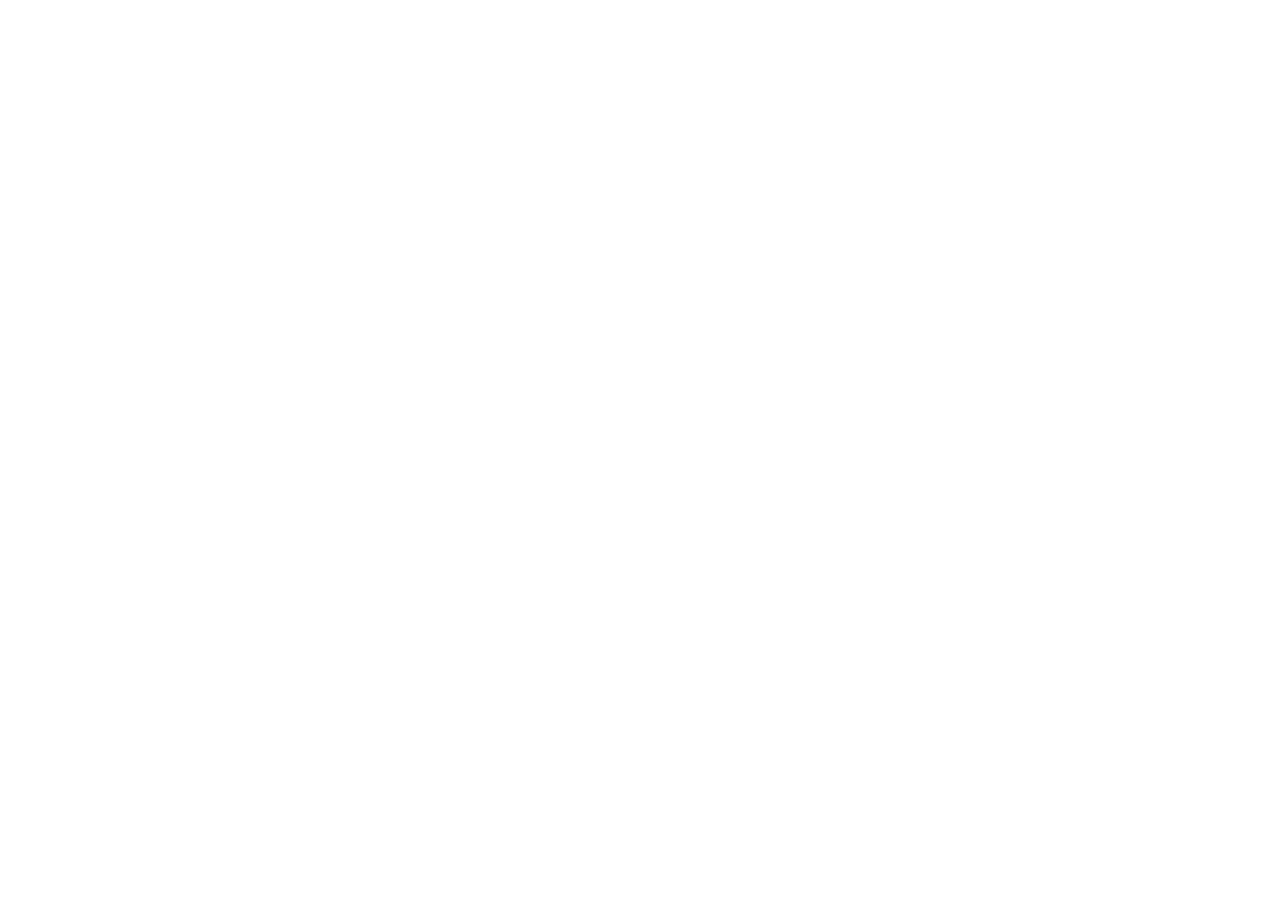
==== index.html @ 5a4e2103 "init project" ====
<!DOCTYPE html>
<html lang="en">
  <head>
    <meta charset="UTF-8" />
    <meta http-equiv="X-UA-Compatible" content="IE=edge" />
    <meta name="viewport" content="width=device-width, initial-scale=1.0" />
    <title>Document</title>
  </head>
  <body></body>
</html>
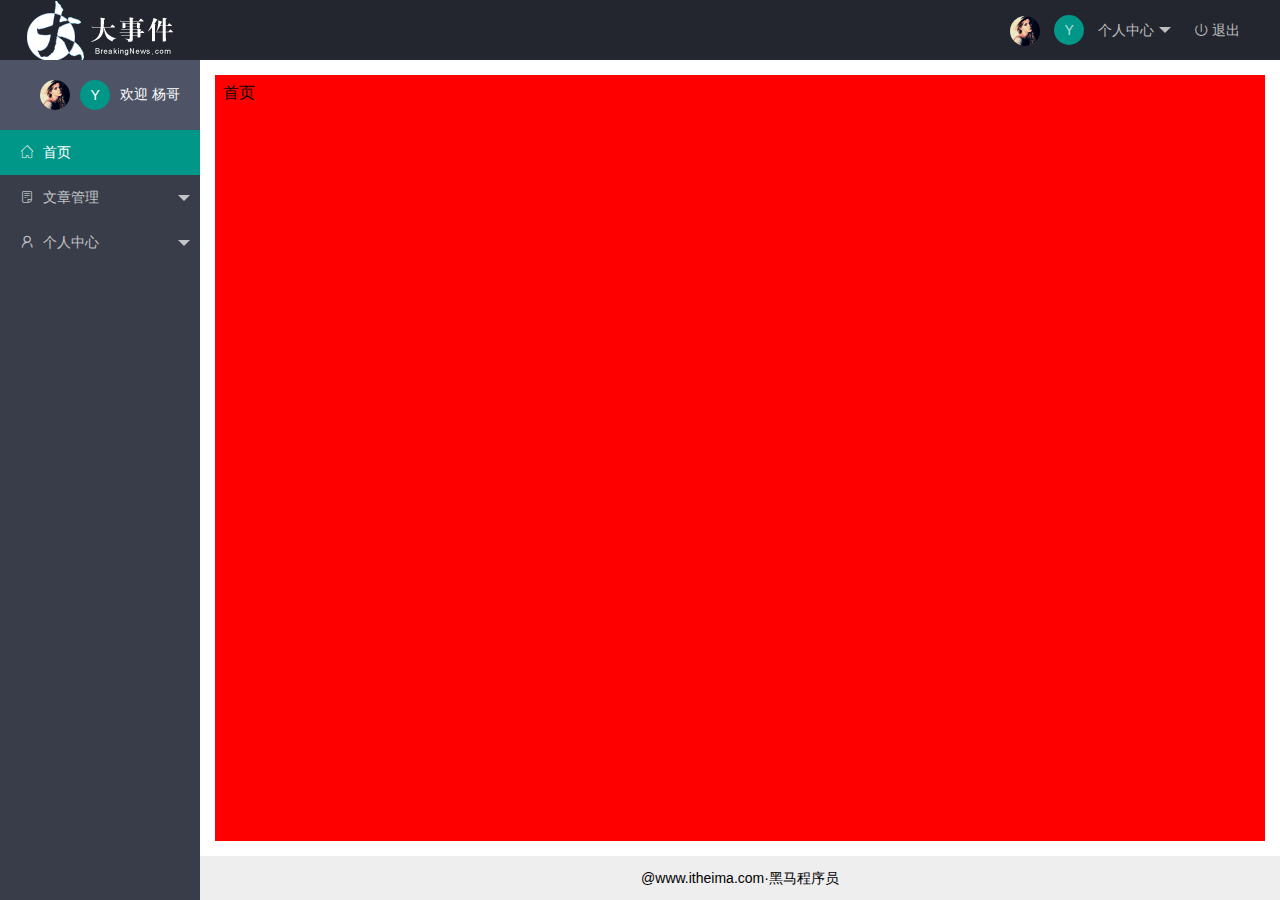
==== commit 08922579: "重新修改登陆和注册页面" ====
--- a/index.html
+++ b/index.html
@@ -4,7 +4,129 @@
     <meta charset="UTF-8" />
     <meta http-equiv="X-UA-Compatible" content="IE=edge" />
     <meta name="viewport" content="width=device-width, initial-scale=1.0" />
-    <title>Document</title>
+    <title>后台界面</title>
+    <link rel="stylesheet" href="./assets/lib/iconfont/iconfont.css" />
+    <link rel="stylesheet" href="./assets/lib/layui/css/layui.css" />
+    <link rel="stylesheet" href="./assets/css/index.css" />
   </head>
-  <body></body>
+  <body>
+    <div class="layui-layout layui-layout-admin">
+      <div class="layui-header">
+        <div class="layui-logo layui-hide-xs">
+          <img src="./assets/images/logo.png" alt="" />
+        </div>
+
+        <ul class="layui-nav layui-layout-right">
+          <li class="layui-nav-item layui-hide layui-show-md-inline-block">
+            <a href="javascript:;">
+              <img src="./assets/images/sample.jpg" class="layui-nav-img" />
+              <span class="text-avatar">Y</span>
+              个人中心
+            </a>
+            <dl class="layui-nav-child">
+              <dd><a href="">基本资料</a></dd>
+              <dd><a href="">更换头像</a></dd>
+              <dd><a href="">重置密码</a></dd>
+            </dl>
+          </li>
+          <li class="layui-nav-item" lay-header-event="menuRight" lay-unselect>
+            <a href="javascript:;">
+              <span class="iconfont icon-tuichu"></span>
+              退出
+            </a>
+          </li>
+        </ul>
+      </div>
+
+      <div class="layui-side layui-bg-black">
+        <div class="layui-side-scroll">
+          <div class="message">
+            <img
+              src="./assets/images/sample.jpg"
+              alt=""
+              class="layui-nav-img"
+            />
+            <span class="text-avatar">Y</span>
+            <div class="user">
+              <span>欢迎</span>
+              <span>杨哥</span>
+            </div>
+          </div>
+          <!-- 左侧导航区域（可配合layui已有的垂直导航） -->
+          <ul
+            class="layui-nav layui-nav-tree"
+            lay-shrink="all"
+            lay-filter="test"
+          >
+            <li class="layui-nav-item layui-this">
+              <a class="" href="./home/shouye.html" target="fm">
+                <span
+                  class="iconfont icon-shouye"
+                  style="margin-right: 5px"
+                ></span>
+                首页</a
+              >
+            </li>
+
+            <li class="layui-nav-item">
+              <a class="mainTitle" href="javascript:;">
+                <span
+                  class="iconfont icon-wenzhang1"
+                  style="margin-right: 5px"
+                ></span>
+                文章管理</a
+              >
+              <dl class="layui-nav-child" style="padding-left: 20px">
+                <dd>
+                  <a href="javascript:;">
+                    <i class="layui-icon layui-icon-app"></i>
+                    文章类别</a
+                  >
+                </dd>
+                <dd>
+                  <a href="javascript:;">
+                    <i class="layui-icon layui-icon-app"></i>
+                    文章列表</a
+                  >
+                </dd>
+                <dd>
+                  <a href="javascript:;">
+                    <i class="layui-icon layui-icon-app"></i>
+                    发表文章</a
+                  >
+                </dd>
+              </dl>
+            </li>
+            <li class="layui-nav-item">
+              <a class="mainTitle" href="javascript:;">
+                <i
+                  class="layui-icon layui-icon-username"
+                  style="margin-right: 5px"
+                ></i>
+                个人中心</a
+              >
+              <dl class="layui-nav-child" style="padding-left: 20px">
+                <dd><a href="">基本资料</a></dd>
+                <dd><a href="">更换头像</a></dd>
+                <dd><a href="">重置密码</a></dd>
+              </dl>
+            </li>
+          </ul>
+        </div>
+      </div>
+
+      <div class="layui-body" style="padding: 15px">
+        <!-- 内容主体区域 -->
+        <iframe src="./home/shouye.html" name="fm" frameborder="0"></iframe>
+      </div>
+
+      <div class="layui-footer">
+        <!-- 底部固定区域 -->
+        @www.itheima.com·黑马程序员
+      </div>
+    </div>
+  </body>
+  <script src="./assets/lib/layui/layui.all.js"></script>
+  <script src="./assets/lib/jquery.js"></script>
+  <script src="./assets/js/index.js"></script>
 </html>
--- a/assets/lib/iconfont/iconfont.css
+++ b/assets/lib/iconfont/iconfont.css
@@ -0,0 +1,27 @@
+@font-face {
+  font-family: "iconfont"; /* Project id 3500942 */
+  src: url('iconfont.woff2?t=1656996810123') format('woff2'),
+       url('iconfont.woff?t=1656996810123') format('woff'),
+       url('iconfont.ttf?t=1656996810123') format('truetype');
+}
+
+.iconfont {
+  font-family: "iconfont" !important;
+  font-size: 16px;
+  font-style: normal;
+  -webkit-font-smoothing: antialiased;
+  -moz-osx-font-smoothing: grayscale;
+}
+
+.icon-shouye:before {
+  content: "\e62d";
+}
+
+.icon-wenzhang1:before {
+  content: "\e6a9";
+}
+
+.icon-tuichu:before {
+  content: "\e636";
+}
+
--- a/assets/lib/layui/css/layui.css
+++ b/assets/lib/layui/css/layui.css
@@ -0,0 +1,2 @@
+/** layui-v2.5.5 MIT License By https://www.layui.com */
+ .layui-inline,img{display:inline-block;vertical-align:middle}h1,h2,h3,h4,h5,h6{font-weight:400}.layui-edge,.layui-header,.layui-inline,.layui-main{position:relative}.layui-body,.layui-edge,.layui-elip{overflow:hidden}.layui-btn,.layui-edge,.layui-inline,img{vertical-align:middle}.layui-btn,.layui-disabled,.layui-icon,.layui-unselect{-moz-user-select:none;-webkit-user-select:none;-ms-user-select:none}.layui-elip,.layui-form-checkbox span,.layui-form-pane .layui-form-label{text-overflow:ellipsis;white-space:nowrap}.layui-breadcrumb,.layui-tree-btnGroup{visibility:hidden}blockquote,body,button,dd,div,dl,dt,form,h1,h2,h3,h4,h5,h6,input,li,ol,p,pre,td,textarea,th,ul{margin:0;padding:0;-webkit-tap-highlight-color:rgba(0,0,0,0)}a:active,a:hover{outline:0}img{border:none}li{list-style:none}table{border-collapse:collapse;border-spacing:0}h4,h5,h6{font-size:100%}button,input,optgroup,option,select,textarea{font-family:inherit;font-size:inherit;font-style:inherit;font-weight:inherit;outline:0}pre{white-space:pre-wrap;white-space:-moz-pre-wrap;white-space:-pre-wrap;white-space:-o-pre-wrap;word-wrap:break-word}body{line-height:24px;font:14px Helvetica Neue,Helvetica,PingFang SC,Tahoma,Arial,sans-serif}hr{height:1px;margin:10px 0;border:0;clear:both}a{color:#333;text-decoration:none}a:hover{color:#777}a cite{font-style:normal;*cursor:pointer}.layui-border-box,.layui-border-box *{box-sizing:border-box}.layui-box,.layui-box *{box-sizing:content-box}.layui-clear{clear:both;*zoom:1}.layui-clear:after{content:'\20';clear:both;*zoom:1;display:block;height:0}.layui-inline{*display:inline;*zoom:1}.layui-edge{display:inline-block;width:0;height:0;border-width:6px;border-style:dashed;border-color:transparent}.layui-edge-top{top:-4px;border-bottom-color:#999;border-bottom-style:solid}.layui-edge-right{border-left-color:#999;border-left-style:solid}.layui-edge-bottom{top:2px;border-top-color:#999;border-top-style:solid}.layui-edge-left{border-right-color:#999;border-right-style:solid}.layui-disabled,.layui-disabled:hover{color:#d2d2d2!important;cursor:not-allowed!important}.layui-circle{border-radius:100%}.layui-show{display:block!important}.layui-hide{display:none!important}@font-face{font-family:layui-icon;src:url(../font/iconfont.eot?v=250);src:url(../font/iconfont.eot?v=250#iefix) format('embedded-opentype'),url(../font/iconfont.woff2?v=250) format('woff2'),url(../font/iconfont.woff?v=250) format('woff'),url(../font/iconfont.ttf?v=250) format('truetype'),url(../font/iconfont.svg?v=250#layui-icon) format('svg')}.layui-icon{font-family:layui-icon!important;font-size:16px;font-style:normal;-webkit-font-smoothing:antialiased;-moz-osx-font-smoothing:grayscale}.layui-icon-reply-fill:before{content:"\e611"}.layui-icon-set-fill:before{content:"\e614"}.layui-icon-menu-fill:before{content:"\e60f"}.layui-icon-search:before{content:"\e615"}.layui-icon-share:before{content:"\e641"}.layui-icon-set-sm:before{content:"\e620"}.layui-icon-engine:before{content:"\e628"}.layui-icon-close:before{content:"\1006"}.layui-icon-close-fill:before{content:"\1007"}.layui-icon-chart-screen:before{content:"\e629"}.layui-icon-star:before{content:"\e600"}.layui-icon-circle-dot:before{content:"\e617"}.layui-icon-chat:before{content:"\e606"}.layui-icon-release:before{content:"\e609"}.layui-icon-list:before{content:"\e60a"}.layui-icon-chart:before{content:"\e62c"}.layui-icon-ok-circle:before{content:"\1005"}.layui-icon-layim-theme:before{content:"\e61b"}.layui-icon-table:before{content:"\e62d"}.layui-icon-right:before{content:"\e602"}.layui-icon-left:before{content:"\e603"}.layui-icon-cart-simple:before{content:"\e698"}.layui-icon-face-cry:before{content:"\e69c"}.layui-icon-face-smile:before{content:"\e6af"}.layui-icon-survey:before{content:"\e6b2"}.layui-icon-tree:before{content:"\e62e"}.layui-icon-upload-circle:before{content:"\e62f"}.layui-icon-add-circle:before{content:"\e61f"}.layui-icon-download-circle:before{content:"\e601"}.layui-icon-templeate-1:before{content:"\e630"}.layui-icon-util:before{content:"\e631"}.layui-icon-face-surprised:before{content:"\e664"}.layui-icon-edit:before{content:"\e642"}.layui-icon-speaker:before{content:"\e645"}.layui-icon-down:before{content:"\e61a"}.layui-icon-file:before{content:"\e621"}.layui-icon-layouts:before{content:"\e632"}.layui-icon-rate-half:before{content:"\e6c9"}.layui-icon-add-circle-fine:before{content:"\e608"}.layui-icon-prev-circle:before{content:"\e633"}.layui-icon-read:before{content:"\e705"}.layui-icon-404:before{content:"\e61c"}.layui-icon-carousel:before{content:"\e634"}.layui-icon-help:before{content:"\e607"}.layui-icon-code-circle:before{content:"\e635"}.layui-icon-water:before{content:"\e636"}.layui-icon-username:before{content:"\e66f"}.layui-icon-find-fill:before{content:"\e670"}.layui-icon-about:before{content:"\e60b"}.layui-icon-location:before{content:"\e715"}.layui-icon-up:before{content:"\e619"}.layui-icon-pause:before{content:"\e651"}.layui-icon-date:before{content:"\e637"}.layui-icon-layim-uploadfile:before{content:"\e61d"}.layui-icon-delete:before{content:"\e640"}.layui-icon-play:before{content:"\e652"}.layui-icon-top:before{content:"\e604"}.layui-icon-friends:before{content:"\e612"}.layui-icon-refresh-3:before{content:"\e9aa"}.layui-icon-ok:before{content:"\e605"}.layui-icon-layer:before{content:"\e638"}.layui-icon-face-smile-fine:before{content:"\e60c"}.layui-icon-dollar:before{content:"\e659"}.layui-icon-group:before{content:"\e613"}.layui-icon-layim-download:before{content:"\e61e"}.layui-icon-picture-fine:before{content:"\e60d"}.layui-icon-link:before{content:"\e64c"}.layui-icon-diamond:before{content:"\e735"}.layui-icon-log:before{content:"\e60e"}.layui-icon-rate-solid:before{content:"\e67a"}.layui-icon-fonts-del:before{content:"\e64f"}.layui-icon-unlink:before{content:"\e64d"}.layui-icon-fonts-clear:before{content:"\e639"}.layui-icon-triangle-r:before{content:"\e623"}.layui-icon-circle:before{content:"\e63f"}.layui-icon-radio:before{content:"\e643"}.layui-icon-align-center:before{content:"\e647"}.layui-icon-align-right:before{content:"\e648"}.layui-icon-align-left:before{content:"\e649"}.layui-icon-loading-1:before{content:"\e63e"}.layui-icon-return:before{content:"\e65c"}.layui-icon-fonts-strong:before{content:"\e62b"}.layui-icon-upload:before{content:"\e67c"}.layui-icon-dialogue:before{content:"\e63a"}.layui-icon-video:before{content:"\e6ed"}.layui-icon-headset:before{content:"\e6fc"}.layui-icon-cellphone-fine:before{content:"\e63b"}.layui-icon-add-1:before{content:"\e654"}.layui-icon-face-smile-b:before{content:"\e650"}.layui-icon-fonts-html:before{content:"\e64b"}.layui-icon-form:before{content:"\e63c"}.layui-icon-cart:before{content:"\e657"}.layui-icon-camera-fill:before{content:"\e65d"}.layui-icon-tabs:before{content:"\e62a"}.layui-icon-fonts-code:before{content:"\e64e"}.layui-icon-fire:before{content:"\e756"}.layui-icon-set:before{content:"\e716"}.layui-icon-fonts-u:before{content:"\e646"}.layui-icon-triangle-d:before{content:"\e625"}.layui-icon-tips:before{content:"\e702"}.layui-icon-picture:before{content:"\e64a"}.layui-icon-more-vertical:before{content:"\e671"}.layui-icon-flag:before{content:"\e66c"}.layui-icon-loading:before{content:"\e63d"}.layui-icon-fonts-i:before{content:"\e644"}.layui-icon-refresh-1:before{content:"\e666"}.layui-icon-rmb:before{content:"\e65e"}.layui-icon-home:before{content:"\e68e"}.layui-icon-user:before{content:"\e770"}.layui-icon-notice:before{content:"\e667"}.layui-icon-login-weibo:before{content:"\e675"}.layui-icon-voice:before{content:"\e688"}.layui-icon-upload-drag:before{content:"\e681"}.layui-icon-login-qq:before{content:"\e676"}.layui-icon-snowflake:before{content:"\e6b1"}.layui-icon-file-b:before{content:"\e655"}.layui-icon-template:before{content:"\e663"}.layui-icon-auz:before{content:"\e672"}.layui-icon-console:before{content:"\e665"}.layui-icon-app:before{content:"\e653"}.layui-icon-prev:before{content:"\e65a"}.layui-icon-website:before{content:"\e7ae"}.layui-icon-next:before{content:"\e65b"}.layui-icon-component:before{content:"\e857"}.layui-icon-more:before{content:"\e65f"}.layui-icon-login-wechat:before{content:"\e677"}.layui-icon-shrink-right:before{content:"\e668"}.layui-icon-spread-left:before{content:"\e66b"}.layui-icon-camera:before{content:"\e660"}.layui-icon-note:before{content:"\e66e"}.layui-icon-refresh:before{content:"\e669"}.layui-icon-female:before{content:"\e661"}.layui-icon-male:before{content:"\e662"}.layui-icon-password:before{content:"\e673"}.layui-icon-senior:before{content:"\e674"}.layui-icon-theme:before{content:"\e66a"}.layui-icon-tread:before{content:"\e6c5"}.layui-icon-praise:before{content:"\e6c6"}.layui-icon-star-fill:before{content:"\e658"}.layui-icon-rate:before{content:"\e67b"}.layui-icon-template-1:before{content:"\e656"}.layui-icon-vercode:before{content:"\e679"}.layui-icon-cellphone:before{content:"\e678"}.layui-icon-screen-full:before{content:"\e622"}.layui-icon-screen-restore:before{content:"\e758"}.layui-icon-cols:before{content:"\e610"}.layui-icon-export:before{content:"\e67d"}.layui-icon-print:before{content:"\e66d"}.layui-icon-slider:before{content:"\e714"}.layui-icon-addition:before{content:"\e624"}.layui-icon-subtraction:before{content:"\e67e"}.layui-icon-service:before{content:"\e626"}.layui-icon-transfer:before{content:"\e691"}.layui-main{width:1140px;margin:0 auto}.layui-header{z-index:1000;height:60px}.layui-header a:hover{transition:all .5s;-webkit-transition:all .5s}.layui-side{position:fixed;left:0;top:0;bottom:0;z-index:999;width:200px;overflow-x:hidden}.layui-side-scroll{position:relative;width:220px;height:100%;overflow-x:hidden}.layui-body{position:absolute;left:200px;right:0;top:0;bottom:0;z-index:998;width:auto;overflow-y:auto;box-sizing:border-box}.layui-layout-body{overflow:hidden}.layui-layout-admin .layui-header{background-color:#23262E}.layui-layout-admin .layui-side{top:60px;width:200px;overflow-x:hidden}.layui-layout-admin .layui-body{position:fixed;top:60px;bottom:44px}.layui-layout-admin .layui-main{width:auto;margin:0 15px}.layui-layout-admin .layui-footer{position:fixed;left:200px;right:0;bottom:0;height:44px;line-height:44px;padding:0 15px;background-color:#eee}.layui-layout-admin .layui-logo{position:absolute;left:0;top:0;width:200px;height:100%;line-height:60px;text-align:center;color:#009688;font-size:16px}.layui-layout-admin .layui-header .layui-nav{background:0 0}.layui-layout-left{position:absolute!important;left:200px;top:0}.layui-layout-right{position:absolute!important;right:0;top:0}.layui-container{position:relative;margin:0 auto;padding:0 15px;box-sizing:border-box}.layui-fluid{position:relative;margin:0 auto;padding:0 15px}.layui-row:after,.layui-row:before{content:'';display:block;clear:both}.layui-col-lg1,.layui-col-lg10,.layui-col-lg11,.layui-col-lg12,.layui-col-lg2,.layui-col-lg3,.layui-col-lg4,.layui-col-lg5,.layui-col-lg6,.layui-col-lg7,.layui-col-lg8,.layui-col-lg9,.layui-col-md1,.layui-col-md10,.layui-col-md11,.layui-col-md12,.layui-col-md2,.layui-col-md3,.layui-col-md4,.layui-col-md5,.layui-col-md6,.layui-col-md7,.layui-col-md8,.layui-col-md9,.layui-col-sm1,.layui-col-sm10,.layui-col-sm11,.layui-col-sm12,.layui-col-sm2,.layui-col-sm3,.layui-col-sm4,.layui-col-sm5,.layui-col-sm6,.layui-col-sm7,.layui-col-sm8,.layui-col-sm9,.layui-col-xs1,.layui-col-xs10,.layui-col-xs11,.layui-col-xs12,.layui-col-xs2,.layui-col-xs3,.layui-col-xs4,.layui-col-xs5,.layui-col-xs6,.layui-col-xs7,.layui-col-xs8,.layui-col-xs9{position:relative;display:block;box-sizing:border-box}.layui-col-xs1,.layui-col-xs10,.layui-col-xs11,.layui-col-xs12,.layui-col-xs2,.layui-col-xs3,.layui-col-xs4,.layui-col-xs5,.layui-col-xs6,.layui-col-xs7,.layui-col-xs8,.layui-col-xs9{float:left}.layui-col-xs1{width:8.33333333%}.layui-col-xs2{width:16.66666667%}.layui-col-xs3{width:25%}.layui-col-xs4{width:33.33333333%}.layui-col-xs5{width:41.66666667%}.layui-col-xs6{width:50%}.layui-col-xs7{width:58.33333333%}.layui-col-xs8{width:66.66666667%}.layui-col-xs9{width:75%}.layui-col-xs10{width:83.33333333%}.layui-col-xs11{width:91.66666667%}.layui-col-xs12{width:100%}.layui-col-xs-offset1{margin-left:8.33333333%}.layui-col-xs-offset2{margin-left:16.66666667%}.layui-col-xs-offset3{margin-left:25%}.layui-col-xs-offset4{margin-left:33.33333333%}.layui-col-xs-offset5{margin-left:41.66666667%}.layui-col-xs-offset6{margin-left:50%}.layui-col-xs-offset7{margin-left:58.33333333%}.layui-col-xs-offset8{margin-left:66.66666667%}.layui-col-xs-offset9{margin-left:75%}.layui-col-xs-offset10{margin-left:83.33333333%}.layui-col-xs-offset11{margin-left:91.66666667%}.layui-col-xs-offset12{margin-left:100%}@media screen and (max-width:768px){.layui-hide-xs{display:none!important}.layui-show-xs-block{display:block!important}.layui-show-xs-inline{display:inline!important}.layui-show-xs-inline-block{display:inline-block!important}}@media screen and (min-width:768px){.layui-container{width:750px}.layui-hide-sm{display:none!important}.layui-show-sm-block{display:block!important}.layui-show-sm-inline{display:inline!important}.layui-show-sm-inline-block{display:inline-block!important}.layui-col-sm1,.layui-col-sm10,.layui-col-sm11,.layui-col-sm12,.layui-col-sm2,.layui-col-sm3,.layui-col-sm4,.layui-col-sm5,.layui-col-sm6,.layui-col-sm7,.layui-col-sm8,.layui-col-sm9{float:left}.layui-col-sm1{width:8.33333333%}.layui-col-sm2{width:16.66666667%}.layui-col-sm3{width:25%}.layui-col-sm4{width:33.33333333%}.layui-col-sm5{width:41.66666667%}.layui-col-sm6{width:50%}.layui-col-sm7{width:58.33333333%}.layui-col-sm8{width:66.66666667%}.layui-col-sm9{width:75%}.layui-col-sm10{width:83.33333333%}.layui-col-sm11{width:91.66666667%}.layui-col-sm12{width:100%}.layui-col-sm-offset1{margin-left:8.33333333%}.layui-col-sm-offset2{margin-left:16.66666667%}.layui-col-sm-offset3{margin-left:25%}.layui-col-sm-offset4{margin-left:33.33333333%}.layui-col-sm-offset5{margin-left:41.66666667%}.layui-col-sm-offset6{margin-left:50%}.layui-col-sm-offset7{margin-left:58.33333333%}.layui-col-sm-offset8{margin-left:66.66666667%}.layui-col-sm-offset9{margin-left:75%}.layui-col-sm-offset10{margin-left:83.33333333%}.layui-col-sm-offset11{margin-left:91.66666667%}.layui-col-sm-offset12{margin-left:100%}}@media screen and (min-width:992px){.layui-container{width:970px}.layui-hide-md{display:none!important}.layui-show-md-block{display:block!important}.layui-show-md-inline{display:inline!important}.layui-show-md-inline-block{display:inline-block!important}.layui-col-md1,.layui-col-md10,.layui-col-md11,.layui-col-md12,.layui-col-md2,.layui-col-md3,.layui-col-md4,.layui-col-md5,.layui-col-md6,.layui-col-md7,.layui-col-md8,.layui-col-md9{float:left}.layui-col-md1{width:8.33333333%}.layui-col-md2{width:16.66666667%}.layui-col-md3{width:25%}.layui-col-md4{width:33.33333333%}.layui-col-md5{width:41.66666667%}.layui-col-md6{width:50%}.layui-col-md7{width:58.33333333%}.layui-col-md8{width:66.66666667%}.layui-col-md9{width:75%}.layui-col-md10{width:83.33333333%}.layui-col-md11{width:91.66666667%}.layui-col-md12{width:100%}.layui-col-md-offset1{margin-left:8.33333333%}.layui-col-md-offset2{margin-left:16.66666667%}.layui-col-md-offset3{margin-left:25%}.layui-col-md-offset4{margin-left:33.33333333%}.layui-col-md-offset5{margin-left:41.66666667%}.layui-col-md-offset6{margin-left:50%}.layui-col-md-offset7{margin-left:58.33333333%}.layui-col-md-offset8{margin-left:66.66666667%}.layui-col-md-offset9{margin-left:75%}.layui-col-md-offset10{margin-left:83.33333333%}.layui-col-md-offset11{margin-left:91.66666667%}.layui-col-md-offset12{margin-left:100%}}@media screen and (min-width:1200px){.layui-container{width:1170px}.layui-hide-lg{display:none!important}.layui-show-lg-block{display:block!important}.layui-show-lg-inline{display:inline!important}.layui-show-lg-inline-block{display:inline-block!important}.layui-col-lg1,.layui-col-lg10,.layui-col-lg11,.layui-col-lg12,.layui-col-lg2,.layui-col-lg3,.layui-col-lg4,.layui-col-lg5,.layui-col-lg6,.layui-col-lg7,.layui-col-lg8,.layui-col-lg9{float:left}.layui-col-lg1{width:8.33333333%}.layui-col-lg2{width:16.66666667%}.layui-col-lg3{width:25%}.layui-col-lg4{width:33.33333333%}.layui-col-lg5{width:41.66666667%}.layui-col-lg6{width:50%}.layui-col-lg7{width:58.33333333%}.layui-col-lg8{width:66.66666667%}.layui-col-lg9{width:75%}.layui-col-lg10{width:83.33333333%}.layui-col-lg11{width:91.66666667%}.layui-col-lg12{width:100%}.layui-col-lg-offset1{margin-left:8.33333333%}.layui-col-lg-offset2{margin-left:16.66666667%}.layui-col-lg-offset3{margin-left:25%}.layui-col-lg-offset4{margin-left:33.33333333%}.layui-col-lg-offset5{margin-left:41.66666667%}.layui-col-lg-offset6{margin-left:50%}.layui-col-lg-offset7{margin-left:58.33333333%}.layui-col-lg-offset8{margin-left:66.66666667%}.layui-col-lg-offset9{margin-left:75%}.layui-col-lg-offset10{margin-left:83.33333333%}.layui-col-lg-offset11{margin-left:91.66666667%}.layui-col-lg-offset12{margin-left:100%}}.layui-col-space1{margin:-.5px}.layui-col-space1>*{padding:.5px}.layui-col-space3{margin:-1.5px}.layui-col-space3>*{padding:1.5px}.layui-col-space5{margin:-2.5px}.layui-col-space5>*{padding:2.5px}.layui-col-space8{margin:-3.5px}.layui-col-space8>*{padding:3.5px}.layui-col-space10{margin:-5px}.layui-col-space10>*{padding:5px}.layui-col-space12{margin:-6px}.layui-col-space12>*{padding:6px}.layui-col-space15{margin:-7.5px}.layui-col-space15>*{padding:7.5px}.layui-col-space18{margin:-9px}.layui-col-space18>*{padding:9px}.layui-col-space20{margin:-10px}.layui-col-space20>*{padding:10px}.layui-col-space22{margin:-11px}.layui-col-space22>*{padding:11px}.layui-col-space25{margin:-12.5px}.layui-col-space25>*{padding:12.5px}.layui-col-space30{margin:-15px}.layui-col-space30>*{padding:15px}.layui-btn,.layui-input,.layui-select,.layui-textarea,.layui-upload-button{outline:0;-webkit-appearance:none;transition:all .3s;-webkit-transition:all .3s;box-sizing:border-box}.layui-elem-quote{margin-bottom:10px;padding:15px;line-height:22px;border-left:5px solid #009688;border-radius:0 2px 2px 0;background-color:#f2f2f2}.layui-quote-nm{border-style:solid;border-width:1px 1px 1px 5px;background:0 0}.layui-elem-field{margin-bottom:10px;padding:0;border-width:1px;border-style:solid}.layui-elem-field legend{margin-left:20px;padding:0 10px;font-size:20px;font-weight:300}.layui-field-title{margin:10px 0 20px;border-width:1px 0 0}.layui-field-box{padding:10px 15px}.layui-field-title .layui-field-box{padding:10px 0}.layui-progress{position:relative;height:6px;border-radius:20px;background-color:#e2e2e2}.layui-progress-bar{position:absolute;left:0;top:0;width:0;max-width:100%;height:6px;border-radius:20px;text-align:right;background-color:#5FB878;transition:all .3s;-webkit-transition:all .3s}.layui-progress-big,.layui-progress-big .layui-progress-bar{height:18px;line-height:18px}.layui-progress-text{position:relative;top:-20px;line-height:18px;font-size:12px;color:#666}.layui-progress-big .layui-progress-text{position:static;padding:0 10px;color:#fff}.layui-collapse{border-width:1px;border-style:solid;border-radius:2px}.layui-colla-content,.layui-colla-item{border-top-width:1px;border-top-style:solid}.layui-colla-item:first-child{border-top:none}.layui-colla-title{position:relative;height:42px;line-height:42px;padding:0 15px 0 35px;color:#333;background-color:#f2f2f2;cursor:pointer;font-size:14px;overflow:hidden}.layui-colla-content{display:none;padding:10px 15px;line-height:22px;color:#666}.layui-colla-icon{position:absolute;left:15px;top:0;font-size:14px}.layui-card{margin-bottom:15px;border-radius:2px;background-color:#fff;box-shadow:0 1px 2px 0 rgba(0,0,0,.05)}.layui-card:last-child{margin-bottom:0}.layui-card-header{position:relative;height:42px;line-height:42px;padding:0 15px;border-bottom:1px solid #f6f6f6;color:#333;border-radius:2px 2px 0 0;font-size:14px}.layui-bg-black,.layui-bg-blue,.layui-bg-cyan,.layui-bg-green,.layui-bg-orange,.layui-bg-red{color:#fff!important}.layui-card-body{position:relative;padding:10px 15px;line-height:24px}.layui-card-body[pad15]{padding:15px}.layui-card-body[pad20]{padding:20px}.layui-card-body .layui-table{margin:5px 0}.layui-card .layui-tab{margin:0}.layui-panel-window{position:relative;padding:15px;border-radius:0;border-top:5px solid #E6E6E6;background-color:#fff}.layui-auxiliar-moving{position:fixed;left:0;right:0;top:0;bottom:0;width:100%;height:100%;background:0 0;z-index:9999999999}.layui-form-label,.layui-form-mid,.layui-form-select,.layui-input-block,.layui-input-inline,.layui-textarea{position:relative}.layui-bg-red{background-color:#FF5722!important}.layui-bg-orange{background-color:#FFB800!important}.layui-bg-green{background-color:#009688!important}.layui-bg-cyan{background-color:#2F4056!important}.layui-bg-blue{background-color:#1E9FFF!important}.layui-bg-black{background-color:#393D49!important}.layui-bg-gray{background-color:#eee!important;color:#666!important}.layui-badge-rim,.layui-colla-content,.layui-colla-item,.layui-collapse,.layui-elem-field,.layui-form-pane .layui-form-item[pane],.layui-form-pane .layui-form-label,.layui-input,.layui-layedit,.layui-layedit-tool,.layui-quote-nm,.layui-select,.layui-tab-bar,.layui-tab-card,.layui-tab-title,.layui-tab-title .layui-this:after,.layui-textarea{border-color:#e6e6e6}.layui-timeline-item:before,hr{background-color:#e6e6e6}.layui-text{line-height:22px;font-size:14px;color:#666}.layui-text h1,.layui-text h2,.layui-text h3{font-weight:500;color:#333}.layui-text h1{font-size:30px}.layui-text h2{font-size:24px}.layui-text h3{font-size:18px}.layui-text a:not(.layui-btn){color:#01AAED}.layui-text a:not(.layui-btn):hover{text-decoration:underline}.layui-text ul{padding:5px 0 5px 15px}.layui-text ul li{margin-top:5px;list-style-type:disc}.layui-text em,.layui-word-aux{color:#999!important;padding:0 5px!important}.layui-btn{display:inline-block;height:38px;line-height:38px;padding:0 18px;background-color:#009688;color:#fff;white-space:nowrap;text-align:center;font-size:14px;border:none;border-radius:2px;cursor:pointer}.layui-btn:hover{opacity:.8;filter:alpha(opacity=80);color:#fff}.layui-btn:active{opacity:1;filter:alpha(opacity=100)}.layui-btn+.layui-btn{margin-left:10px}.layui-btn-container{font-size:0}.layui-btn-container .layui-btn{margin-right:10px;margin-bottom:10px}.layui-btn-container .layui-btn+.layui-btn{margin-left:0}.layui-table .layui-btn-container .layui-btn{margin-bottom:9px}.layui-btn-radius{border-radius:100px}.layui-btn .layui-icon{margin-right:3px;font-size:18px;vertical-align:bottom;vertical-align:middle\9}.layui-btn-primary{border:1px solid #C9C9C9;background-color:#fff;color:#555}.layui-btn-primary:hover{border-color:#009688;color:#333}.layui-btn-normal{background-color:#1E9FFF}.layui-btn-warm{background-color:#FFB800}.layui-btn-danger{background-color:#FF5722}.layui-btn-checked{background-color:#5FB878}.layui-btn-disabled,.layui-btn-disabled:active,.layui-btn-disabled:hover{border:1px solid #e6e6e6;background-color:#FBFBFB;color:#C9C9C9;cursor:not-allowed;opacity:1}.layui-btn-lg{height:44px;line-height:44px;padding:0 25px;font-size:16px}.layui-btn-sm{height:30px;line-height:30px;padding:0 10px;font-size:12px}.layui-btn-sm i{font-size:16px!important}.layui-btn-xs{height:22px;line-height:22px;padding:0 5px;font-size:12px}.layui-btn-xs i{font-size:14px!important}.layui-btn-group{display:inline-block;vertical-align:middle;font-size:0}.layui-btn-group .layui-btn{margin-left:0!important;margin-right:0!important;border-left:1px solid rgba(255,255,255,.5);border-radius:0}.layui-btn-group .layui-btn-primary{border-left:none}.layui-btn-group .layui-btn-primary:hover{border-color:#C9C9C9;color:#009688}.layui-btn-group .layui-btn:first-child{border-left:none;border-radius:2px 0 0 2px}.layui-btn-group .layui-btn-primary:first-child{border-left:1px solid #c9c9c9}.layui-btn-group .layui-btn:last-child{border-radius:0 2px 2px 0}.layui-btn-group .layui-btn+.layui-btn{margin-left:0}.layui-btn-group+.layui-btn-group{margin-left:10px}.layui-btn-fluid{width:100%}.layui-input,.layui-select,.layui-textarea{height:38px;line-height:1.3;line-height:38px\9;border-width:1px;border-style:solid;background-color:#fff;border-radius:2px}.layui-input::-webkit-input-placeholder,.layui-select::-webkit-input-placeholder,.layui-textarea::-webkit-input-placeholder{line-height:1.3}.layui-input,.layui-textarea{display:block;width:100%;padding-left:10px}.layui-input:hover,.layui-textarea:hover{border-color:#D2D2D2!important}.layui-input:focus,.layui-textarea:focus{border-color:#C9C9C9!important}.layui-textarea{min-height:100px;height:auto;line-height:20px;padding:6px 10px;resize:vertical}.layui-select{padding:0 10px}.layui-form input[type=checkbox],.layui-form input[type=radio],.layui-form select{display:none}.layui-form [lay-ignore]{display:initial}.layui-form-item{margin-bottom:15px;clear:both;*zoom:1}.layui-form-item:after{content:'\20';clear:both;*zoom:1;display:block;height:0}.layui-form-label{float:left;display:block;padding:9px 15px;width:80px;font-weight:400;line-height:20px;text-align:right}.layui-form-label-col{display:block;float:none;padding:9px 0;line-height:20px;text-align:left}.layui-form-item .layui-inline{margin-bottom:5px;margin-right:10px}.layui-input-block{margin-left:110px;min-height:36px}.layui-input-inline{display:inline-block;vertical-align:middle}.layui-form-item .layui-input-inline{float:left;width:190px;margin-right:10px}.layui-form-text .layui-input-inline{width:auto}.layui-form-mid{float:left;display:block;padding:9px 0!important;line-height:20px;margin-right:10px}.layui-form-danger+.layui-form-select .layui-input,.layui-form-danger:focus{border-color:#FF5722!important}.layui-form-select .layui-input{padding-right:30px;cursor:pointer}.layui-form-select .layui-edge{position:absolute;right:10px;top:50%;margin-top:-3px;cursor:pointer;border-width:6px;border-top-color:#c2c2c2;border-top-style:solid;transition:all .3s;-webkit-transition:all .3s}.layui-form-select dl{display:none;position:absolute;left:0;top:42px;padding:5px 0;z-index:899;min-width:100%;border:1px solid #d2d2d2;max-height:300px;overflow-y:auto;background-color:#fff;border-radius:2px;box-shadow:0 2px 4px rgba(0,0,0,.12);box-sizing:border-box}.layui-form-select dl dd,.layui-form-select dl dt{padding:0 10px;line-height:36px;white-space:nowrap;overflow:hidden;text-overflow:ellipsis}.layui-form-select dl dt{font-size:12px;color:#999}.layui-form-select dl dd{cursor:pointer}.layui-form-select dl dd:hover{background-color:#f2f2f2;-webkit-transition:.5s all;transition:.5s all}.layui-form-select .layui-select-group dd{padding-left:20px}.layui-form-select dl dd.layui-select-tips{padding-left:10px!important;color:#999}.layui-form-select dl dd.layui-this{background-color:#5FB878;color:#fff}.layui-form-checkbox,.layui-form-select dl dd.layui-disabled{background-color:#fff}.layui-form-selected dl{display:block}.layui-form-checkbox,.layui-form-checkbox *,.layui-form-switch{display:inline-block;vertical-align:middle}.layui-form-selected .layui-edge{margin-top:-9px;-webkit-transform:rotate(180deg);transform:rotate(180deg);margin-top:-3px\9}:root .layui-form-selected .layui-edge{margin-top:-9px\0/IE9}.layui-form-selectup dl{top:auto;bottom:42px}.layui-select-none{margin:5px 0;text-align:center;color:#999}.layui-select-disabled .layui-disabled{border-color:#eee!important}.layui-select-disabled .layui-edge{border-top-color:#d2d2d2}.layui-form-checkbox{position:relative;height:30px;line-height:30px;margin-right:10px;padding-right:30px;cursor:pointer;font-size:0;-webkit-transition:.1s linear;transition:.1s linear;box-sizing:border-box}.layui-form-checkbox span{padding:0 10px;height:100%;font-size:14px;border-radius:2px 0 0 2px;background-color:#d2d2d2;color:#fff;overflow:hidden}.layui-form-checkbox:hover span{background-color:#c2c2c2}.layui-form-checkbox i{position:absolute;right:0;top:0;width:30px;height:28px;border:1px solid #d2d2d2;border-left:none;border-radius:0 2px 2px 0;color:#fff;font-size:20px;text-align:center}.layui-form-checkbox:hover i{border-color:#c2c2c2;color:#c2c2c2}.layui-form-checked,.layui-form-checked:hover{border-color:#5FB878}.layui-form-checked span,.layui-form-checked:hover span{background-color:#5FB878}.layui-form-checked i,.layui-form-checked:hover i{color:#5FB878}.layui-form-item .layui-form-checkbox{margin-top:4px}.layui-form-checkbox[lay-skin=primary]{height:auto!important;line-height:normal!important;min-width:18px;min-height:18px;border:none!important;margin-right:0;padding-left:28px;padding-right:0;background:0 0}.layui-form-checkbox[lay-skin=primary] span{padding-left:0;padding-right:15px;line-height:18px;background:0 0;color:#666}.layui-form-checkbox[lay-skin=primary] i{right:auto;left:0;width:16px;height:16px;line-height:16px;border:1px solid #d2d2d2;font-size:12px;border-radius:2px;background-color:#fff;-webkit-transition:.1s linear;transition:.1s linear}.layui-form-checkbox[lay-skin=primary]:hover i{border-color:#5FB878;color:#fff}.layui-form-checked[lay-skin=primary] i{border-color:#5FB878!important;background-color:#5FB878;color:#fff}.layui-checkbox-disbaled[lay-skin=primary] span{background:0 0!important;color:#c2c2c2}.layui-checkbox-disbaled[lay-skin=primary]:hover i{border-color:#d2d2d2}.layui-form-item .layui-form-checkbox[lay-skin=primary]{margin-top:10px}.layui-form-switch{position:relative;height:22px;line-height:22px;min-width:35px;padding:0 5px;margin-top:8px;border:1px solid #d2d2d2;border-radius:20px;cursor:pointer;background-color:#fff;-webkit-transition:.1s linear;transition:.1s linear}.layui-form-switch i{position:absolute;left:5px;top:3px;width:16px;height:16px;border-radius:20px;background-color:#d2d2d2;-webkit-transition:.1s linear;transition:.1s linear}.layui-form-switch em{position:relative;top:0;width:25px;margin-left:21px;padding:0!important;text-align:center!important;color:#999!important;font-style:normal!important;font-size:12px}.layui-form-onswitch{border-color:#5FB878;background-color:#5FB878}.layui-checkbox-disbaled,.layui-checkbox-disbaled i{border-color:#e2e2e2!important}.layui-form-onswitch i{left:100%;margin-left:-21px;background-color:#fff}.layui-form-onswitch em{margin-left:5px;margin-right:21px;color:#fff!important}.layui-checkbox-disbaled span{background-color:#e2e2e2!important}.layui-checkbox-disbaled:hover i{color:#fff!important}[lay-radio]{display:none}.layui-form-radio,.layui-form-radio *{display:inline-block;vertical-align:middle}.layui-form-radio{line-height:28px;margin:6px 10px 0 0;padding-right:10px;cursor:pointer;font-size:0}.layui-form-radio *{font-size:14px}.layui-form-radio>i{margin-right:8px;font-size:22px;color:#c2c2c2}.layui-form-radio>i:hover,.layui-form-radioed>i{color:#5FB878}.layui-radio-disbaled>i{color:#e2e2e2!important}.layui-form-pane .layui-form-label{width:110px;padding:8px 15px;height:38px;line-height:20px;border-width:1px;border-style:solid;border-radius:2px 0 0 2px;text-align:center;background-color:#FBFBFB;overflow:hidden;box-sizing:border-box}.layui-form-pane .layui-input-inline{margin-left:-1px}.layui-form-pane .layui-input-block{margin-left:110px;left:-1px}.layui-form-pane .layui-input{border-radius:0 2px 2px 0}.layui-form-pane .layui-form-text .layui-form-label{float:none;width:100%;border-radius:2px;box-sizing:border-box;text-align:left}.layui-form-pane .layui-form-text .layui-input-inline{display:block;margin:0;top:-1px;clear:both}.layui-form-pane .layui-form-text .layui-input-block{margin:0;left:0;top:-1px}.layui-form-pane .layui-form-text .layui-textarea{min-height:100px;border-radius:0 0 2px 2px}.layui-form-pane .layui-form-checkbox{margin:4px 0 4px 10px}.layui-form-pane .layui-form-radio,.layui-form-pane .layui-form-switch{margin-top:6px;margin-left:10px}.layui-form-pane .layui-form-item[pane]{position:relative;border-width:1px;border-style:solid}.layui-form-pane .layui-form-item[pane] .layui-form-label{position:absolute;left:0;top:0;height:100%;border-width:0 1px 0 0}.layui-form-pane .layui-form-item[pane] .layui-input-inline{margin-left:110px}@media screen and (max-width:450px){.layui-form-item .layui-form-label{text-overflow:ellipsis;overflow:hidden;white-space:nowrap}.layui-form-item .layui-inline{display:block;margin-right:0;margin-bottom:20px;clear:both}.layui-form-item .layui-inline:after{content:'\20';clear:both;display:block;height:0}.layui-form-item .layui-input-inline{display:block;float:none;left:-3px;width:auto;margin:0 0 10px 112px}.layui-form-item .layui-input-inline+.layui-form-mid{margin-left:110px;top:-5px;padding:0}.layui-form-item .layui-form-checkbox{margin-right:5px;margin-bottom:5px}}.layui-layedit{border-width:1px;border-style:solid;border-radius:2px}.layui-layedit-tool{padding:3px 5px;border-bottom-width:1px;border-bottom-style:solid;font-size:0}.layedit-tool-fixed{position:fixed;top:0;border-top:1px solid #e2e2e2}.layui-layedit-tool .layedit-tool-mid,.layui-layedit-tool .layui-icon{display:inline-block;vertical-align:middle;text-align:center;font-size:14px}.layui-layedit-tool .layui-icon{position:relative;width:32px;height:30px;line-height:30px;margin:3px 5px;color:#777;cursor:pointer;border-radius:2px}.layui-layedit-tool .layui-icon:hover{color:#393D49}.layui-layedit-tool .layui-icon:active{color:#000}.layui-layedit-tool .layedit-tool-active{background-color:#e2e2e2;color:#000}.layui-layedit-tool .layui-disabled,.layui-layedit-tool .layui-disabled:hover{color:#d2d2d2;cursor:not-allowed}.layui-layedit-tool .layedit-tool-mid{width:1px;height:18px;margin:0 10px;background-color:#d2d2d2}.layedit-tool-html{width:50px!important;font-size:30px!important}.layedit-tool-b,.layedit-tool-code,.layedit-tool-help{font-size:16px!important}.layedit-tool-d,.layedit-tool-face,.layedit-tool-image,.layedit-tool-unlink{font-size:18px!important}.layedit-tool-image input{position:absolute;font-size:0;left:0;top:0;width:100%;height:100%;opacity:.01;filter:Alpha(opacity=1);cursor:pointer}.layui-layedit-iframe iframe{display:block;width:100%}#LAY_layedit_code{overflow:hidden}.layui-laypage{display:inline-block;*display:inline;*zoom:1;vertical-align:middle;margin:10px 0;font-size:0}.layui-laypage>a:first-child,.layui-laypage>a:first-child em{border-radius:2px 0 0 2px}.layui-laypage>a:last-child,.layui-laypage>a:last-child em{border-radius:0 2px 2px 0}.layui-laypage>:first-child{margin-left:0!important}.layui-laypage>:last-child{margin-right:0!important}.layui-laypage a,.layui-laypage button,.layui-laypage input,.layui-laypage select,.layui-laypage span{border:1px solid #e2e2e2}.layui-laypage a,.layui-laypage span{display:inline-block;*display:inline;*zoom:1;vertical-align:middle;padding:0 15px;height:28px;line-height:28px;margin:0 -1px 5px 0;background-color:#fff;color:#333;font-size:12px}.layui-flow-more a *,.layui-laypage input,.layui-table-view select[lay-ignore]{display:inline-block}.layui-laypage a:hover{color:#009688}.layui-laypage em{font-style:normal}.layui-laypage .layui-laypage-spr{color:#999;font-weight:700}.layui-laypage a{text-decoration:none}.layui-laypage .layui-laypage-curr{position:relative}.layui-laypage .layui-laypage-curr em{position:relative;color:#fff}.layui-laypage .layui-laypage-curr .layui-laypage-em{position:absolute;left:-1px;top:-1px;padding:1px;width:100%;height:100%;background-color:#009688}.layui-laypage-em{border-radius:2px}.layui-laypage-next em,.layui-laypage-prev em{font-family:Sim sun;font-size:16px}.layui-laypage .layui-laypage-count,.layui-laypage .layui-laypage-limits,.layui-laypage .layui-laypage-refresh,.layui-laypage .layui-laypage-skip{margin-left:10px;margin-right:10px;padding:0;border:none}.layui-laypage .layui-laypage-limits,.layui-laypage .layui-laypage-refresh{vertical-align:top}.layui-laypage .layui-laypage-refresh i{font-size:18px;cursor:pointer}.layui-laypage select{height:22px;padding:3px;border-radius:2px;cursor:pointer}.layui-laypage .layui-laypage-skip{height:30px;line-height:30px;color:#999}.layui-laypage button,.layui-laypage input{height:30px;line-height:30px;border-radius:2px;vertical-align:top;background-color:#fff;box-sizing:border-box}.layui-laypage input{width:40px;margin:0 10px;padding:0 3px;text-align:center}.layui-laypage input:focus,.layui-laypage select:focus{border-color:#009688!important}.layui-laypage button{margin-left:10px;padding:0 10px;cursor:pointer}.layui-table,.layui-table-view{margin:10px 0}.layui-flow-more{margin:10px 0;text-align:center;color:#999;font-size:14px}.layui-flow-more a{height:32px;line-height:32px}.layui-flow-more a *{vertical-align:top}.layui-flow-more a cite{padding:0 20px;border-radius:3px;background-color:#eee;color:#333;font-style:normal}.layui-flow-more a cite:hover{opacity:.8}.layui-flow-more a i{font-size:30px;color:#737383}.layui-table{width:100%;background-color:#fff;color:#666}.layui-table tr{transition:all .3s;-webkit-transition:all .3s}.layui-table th{text-align:left;font-weight:400}.layui-table tbody tr:hover,.layui-table thead tr,.layui-table-click,.layui-table-header,.layui-table-hover,.layui-table-mend,.layui-table-patch,.layui-table-tool,.layui-table-total,.layui-table-total tr,.layui-table[lay-even] tr:nth-child(even){background-color:#f2f2f2}.layui-table td,.layui-table th,.layui-table-col-set,.layui-table-fixed-r,.layui-table-grid-down,.layui-table-header,.layui-table-page,.layui-table-tips-main,.layui-table-tool,.layui-table-total,.layui-table-view,.layui-table[lay-skin=line],.layui-table[lay-skin=row]{border-width:1px;border-style:solid;border-color:#e6e6e6}.layui-table td,.layui-table th{position:relative;padding:9px 15px;min-height:20px;line-height:20px;font-size:14px}.layui-table[lay-skin=line] td,.layui-table[lay-skin=line] th{border-width:0 0 1px}.layui-table[lay-skin=row] td,.layui-table[lay-skin=row] th{border-width:0 1px 0 0}.layui-table[lay-skin=nob] td,.layui-table[lay-skin=nob] th{border:none}.layui-table img{max-width:100px}.layui-table[lay-size=lg] td,.layui-table[lay-size=lg] th{padding:15px 30px}.layui-table-view .layui-table[lay-size=lg] .layui-table-cell{height:40px;line-height:40px}.layui-table[lay-size=sm] td,.layui-table[lay-size=sm] th{font-size:12px;padding:5px 10px}.layui-table-view .layui-table[lay-size=sm] .layui-table-cell{height:20px;line-height:20px}.layui-table[lay-data]{display:none}.layui-table-box{position:relative;overflow:hidden}.layui-table-view .layui-table{position:relative;width:auto;margin:0}.layui-table-view .layui-table[lay-skin=line]{border-width:0 1px 0 0}.layui-table-view .layui-table[lay-skin=row]{border-width:0 0 1px}.layui-table-view .layui-table td,.layui-table-view .layui-table th{padding:5px 0;border-top:none;border-left:none}.layui-table-view .layui-table th.layui-unselect .layui-table-cell span{cursor:pointer}.layui-table-view .layui-table td{cursor:default}.layui-table-view .layui-table td[data-edit=text]{cursor:text}.layui-table-view .layui-form-checkbox[lay-skin=primary] i{width:18px;height:18px}.layui-table-view .layui-form-radio{line-height:0;padding:0}.layui-table-view .layui-form-radio>i{margin:0;font-size:20px}.layui-table-init{position:absolute;left:0;top:0;width:100%;height:100%;text-align:center;z-index:110}.layui-table-init .layui-icon{position:absolute;left:50%;top:50%;margin:-15px 0 0 -15px;font-size:30px;color:#c2c2c2}.layui-table-header{border-width:0 0 1px;overflow:hidden}.layui-table-header .layui-table{margin-bottom:-1px}.layui-table-tool .layui-inline[lay-event]{position:relative;width:26px;height:26px;padding:5px;line-height:16px;margin-right:10px;text-align:center;color:#333;border:1px solid #ccc;cursor:pointer;-webkit-transition:.5s all;transition:.5s all}.layui-table-tool .layui-inline[lay-event]:hover{border:1px solid #999}.layui-table-tool-temp{padding-right:120px}.layui-table-tool-self{position:absolute;right:17px;top:10px}.layui-table-tool .layui-table-tool-self .layui-inline[lay-event]{margin:0 0 0 10px}.layui-table-tool-panel{position:absolute;top:29px;left:-1px;padding:5px 0;min-width:150px;min-height:40px;border:1px solid #d2d2d2;text-align:left;overflow-y:auto;background-color:#fff;box-shadow:0 2px 4px rgba(0,0,0,.12)}.layui-table-cell,.layui-table-tool-panel li{overflow:hidden;text-overflow:ellipsis;white-space:nowrap}.layui-table-tool-panel li{padding:0 10px;line-height:30px;-webkit-transition:.5s all;transition:.5s all}.layui-table-tool-panel li .layui-form-checkbox[lay-skin=primary]{width:100%;padding-left:28px}.layui-table-tool-panel li:hover{background-color:#f2f2f2}.layui-table-tool-panel li .layui-form-checkbox[lay-skin=primary] i{position:absolute;left:0;top:0}.layui-table-tool-panel li .layui-form-checkbox[lay-skin=primary] span{padding:0}.layui-table-tool .layui-table-tool-self .layui-table-tool-panel{left:auto;right:-1px}.layui-table-col-set{position:absolute;right:0;top:0;width:20px;height:100%;border-width:0 0 0 1px;background-color:#fff}.layui-table-sort{width:10px;height:20px;margin-left:5px;cursor:pointer!important}.layui-table-sort .layui-edge{position:absolute;left:5px;border-width:5px}.layui-table-sort .layui-table-sort-asc{top:3px;border-top:none;border-bottom-style:solid;border-bottom-color:#b2b2b2}.layui-table-sort .layui-table-sort-asc:hover{border-bottom-color:#666}.layui-table-sort .layui-table-sort-desc{bottom:5px;border-bottom:none;border-top-style:solid;border-top-color:#b2b2b2}.layui-table-sort .layui-table-sort-desc:hover{border-top-color:#666}.layui-table-sort[lay-sort=asc] .layui-table-sort-asc{border-bottom-color:#000}.layui-table-sort[lay-sort=desc] .layui-table-sort-desc{border-top-color:#000}.layui-table-cell{height:28px;line-height:28px;padding:0 15px;position:relative;box-sizing:border-box}.layui-table-cell .layui-form-checkbox[lay-skin=primary]{top:-1px;padding:0}.layui-table-cell .layui-table-link{color:#01AAED}.laytable-cell-checkbox,.laytable-cell-numbers,.laytable-cell-radio,.laytable-cell-space{padding:0;text-align:center}.layui-table-body{position:relative;overflow:auto;margin-right:-1px;margin-bottom:-1px}.layui-table-body .layui-none{line-height:26px;padding:15px;text-align:center;color:#999}.layui-table-fixed{position:absolute;left:0;top:0;z-index:101}.layui-table-fixed .layui-table-body{overflow:hidden}.layui-table-fixed-l{box-shadow:0 -1px 8px rgba(0,0,0,.08)}.layui-table-fixed-r{left:auto;right:-1px;border-width:0 0 0 1px;box-shadow:-1px 0 8px rgba(0,0,0,.08)}.layui-table-fixed-r .layui-table-header{position:relative;overflow:visible}.layui-table-mend{position:absolute;right:-49px;top:0;height:100%;width:50px}.layui-table-tool{position:relative;z-index:890;width:100%;min-height:50px;line-height:30px;padding:10px 15px;border-width:0 0 1px}.layui-table-tool .layui-btn-container{margin-bottom:-10px}.layui-table-page,.layui-table-total{border-width:1px 0 0;margin-bottom:-1px;overflow:hidden}.layui-table-page{position:relative;width:100%;padding:7px 7px 0;height:41px;font-size:12px;white-space:nowrap}.layui-table-page>div{height:26px}.layui-table-page .layui-laypage{margin:0}.layui-table-page .layui-laypage a,.layui-table-page .layui-laypage span{height:26px;line-height:26px;margin-bottom:10px;border:none;background:0 0}.layui-table-page .layui-laypage a,.layui-table-page .layui-laypage span.layui-laypage-curr{padding:0 12px}.layui-table-page .layui-laypage span{margin-left:0;padding:0}.layui-table-page .layui-laypage .layui-laypage-prev{margin-left:-7px!important}.layui-table-page .layui-laypage .layui-laypage-curr .layui-laypage-em{left:0;top:0;padding:0}.layui-table-page .layui-laypage button,.layui-table-page .layui-laypage input{height:26px;line-height:26px}.layui-table-page .layui-laypage input{width:40px}.layui-table-page .layui-laypage button{padding:0 10px}.layui-table-page select{height:18px}.layui-table-patch .layui-table-cell{padding:0;width:30px}.layui-table-edit{position:absolute;left:0;top:0;width:100%;height:100%;padding:0 14px 1px;border-radius:0;box-shadow:1px 1px 20px rgba(0,0,0,.15)}.layui-table-edit:focus{border-color:#5FB878!important}select.layui-table-edit{padding:0 0 0 10px;border-color:#C9C9C9}.layui-table-view .layui-form-checkbox,.layui-table-view .layui-form-radio,.layui-table-view .layui-form-switch{top:0;margin:0;box-sizing:content-box}.layui-table-view .layui-form-checkbox{top:-1px;height:26px;line-height:26px}.layui-table-view .layui-form-checkbox i{height:26px}.layui-table-grid .layui-table-cell{overflow:visible}.layui-table-grid-down{position:absolute;top:0;right:0;width:26px;height:100%;padding:5px 0;border-width:0 0 0 1px;text-align:center;background-color:#fff;color:#999;cursor:pointer}.layui-table-grid-down .layui-icon{position:absolute;top:50%;left:50%;margin:-8px 0 0 -8px}.layui-table-grid-down:hover{background-color:#fbfbfb}body .layui-table-tips .layui-layer-content{background:0 0;padding:0;box-shadow:0 1px 6px rgba(0,0,0,.12)}.layui-table-tips-main{margin:-44px 0 0 -1px;max-height:150px;padding:8px 15px;font-size:14px;overflow-y:scroll;background-color:#fff;color:#666}.layui-table-tips-c{position:absolute;right:-3px;top:-13px;width:20px;height:20px;padding:3px;cursor:pointer;background-color:#666;border-radius:50%;color:#fff}.layui-table-tips-c:hover{background-color:#777}.layui-table-tips-c:before{position:relative;right:-2px}.layui-upload-file{display:none!important;opacity:.01;filter:Alpha(opacity=1)}.layui-upload-drag,.layui-upload-form,.layui-upload-wrap{display:inline-block}.layui-upload-list{margin:10px 0}.layui-upload-choose{padding:0 10px;color:#999}.layui-upload-drag{position:relative;padding:30px;border:1px dashed #e2e2e2;background-color:#fff;text-align:center;cursor:pointer;color:#999}.layui-upload-drag .layui-icon{font-size:50px;color:#009688}.layui-upload-drag[lay-over]{border-color:#009688}.layui-upload-iframe{position:absolute;width:0;height:0;border:0;visibility:hidden}.layui-upload-wrap{position:relative;vertical-align:middle}.layui-upload-wrap .layui-upload-file{display:block!important;position:absolute;left:0;top:0;z-index:10;font-size:100px;width:100%;height:100%;opacity:.01;filter:Alpha(opacity=1);cursor:pointer}.layui-transfer-active,.layui-transfer-box{display:inline-block;vertical-align:middle}.layui-transfer-box,.layui-transfer-header,.layui-transfer-search{border-width:0;border-style:solid;border-color:#e6e6e6}.layui-transfer-box{position:relative;border-width:1px;width:200px;height:360px;border-radius:2px;background-color:#fff}.layui-transfer-box .layui-form-checkbox{width:100%;margin:0!important}.layui-transfer-header{height:38px;line-height:38px;padding:0 10px;border-bottom-width:1px}.layui-transfer-search{position:relative;padding:10px;border-bottom-width:1px}.layui-transfer-search .layui-input{height:32px;padding-left:30px;font-size:12px}.layui-transfer-search .layui-icon-search{position:absolute;left:20px;top:50%;margin-top:-8px;color:#666}.layui-transfer-active{margin:0 15px}.layui-transfer-active .layui-btn{display:block;margin:0;padding:0 15px;background-color:#5FB878;border-color:#5FB878;color:#fff}.layui-transfer-active .layui-btn-disabled{background-color:#FBFBFB;border-color:#e6e6e6;color:#C9C9C9}.layui-transfer-active .layui-btn:first-child{margin-bottom:15px}.layui-transfer-active .layui-btn .layui-icon{margin:0;font-size:14px!important}.layui-transfer-data{padding:5px 0;overflow:auto}.layui-transfer-data li{height:32px;line-height:32px;padding:0 10px}.layui-transfer-data li:hover{background-color:#f2f2f2;transition:.5s all}.layui-transfer-data .layui-none{padding:15px 10px;text-align:center;color:#999}.layui-nav{position:relative;padding:0 20px;background-color:#393D49;color:#fff;border-radius:2px;font-size:0;box-sizing:border-box}.layui-nav *{font-size:14px}.layui-nav .layui-nav-item{position:relative;display:inline-block;*display:inline;*zoom:1;vertical-align:middle;line-height:60px}.layui-nav .layui-nav-item a{display:block;padding:0 20px;color:#fff;color:rgba(255,255,255,.7);transition:all .3s;-webkit-transition:all .3s}.layui-nav .layui-this:after,.layui-nav-bar,.layui-nav-tree .layui-nav-itemed:after{position:absolute;left:0;top:0;width:0;height:5px;background-color:#5FB878;transition:all .2s;-webkit-transition:all .2s}.layui-nav-bar{z-index:1000}.layui-nav .layui-nav-item a:hover,.layui-nav .layui-this a{color:#fff}.layui-nav .layui-this:after{content:'';top:auto;bottom:0;width:100%}.layui-nav-img{width:30px;height:30px;margin-right:10px;border-radius:50%}.layui-nav .layui-nav-more{content:'';width:0;height:0;border-style:solid dashed dashed;border-color:#fff transparent transparent;overflow:hidden;cursor:pointer;transition:all .2s;-webkit-transition:all .2s;position:absolute;top:50%;right:3px;margin-top:-3px;border-width:6px;border-top-color:rgba(255,255,255,.7)}.layui-nav .layui-nav-mored,.layui-nav-itemed>a .layui-nav-more{margin-top:-9px;border-style:dashed dashed solid;border-color:transparent transparent #fff}.layui-nav-child{display:none;position:absolute;left:0;top:65px;min-width:100%;line-height:36px;padding:5px 0;box-shadow:0 2px 4px rgba(0,0,0,.12);border:1px solid #d2d2d2;background-color:#fff;z-index:100;border-radius:2px;white-space:nowrap}.layui-nav .layui-nav-child a{color:#333}.layui-nav .layui-nav-child a:hover{background-color:#f2f2f2;color:#000}.layui-nav-child dd{position:relative}.layui-nav .layui-nav-child dd.layui-this a,.layui-nav-child dd.layui-this{background-color:#5FB878;color:#fff}.layui-nav-child dd.layui-this:after{display:none}.layui-nav-tree{width:200px;padding:0}.layui-nav-tree .layui-nav-item{display:block;width:100%;line-height:45px}.layui-nav-tree .layui-nav-item a{position:relative;height:45px;line-height:45px;text-overflow:ellipsis;overflow:hidden;white-space:nowrap}.layui-nav-tree .layui-nav-item a:hover{background-color:#4E5465}.layui-nav-tree .layui-nav-bar{width:5px;height:0;background-color:#009688}.layui-nav-tree .layui-nav-child dd.layui-this,.layui-nav-tree .layui-nav-child dd.layui-this a,.layui-nav-tree .layui-this,.layui-nav-tree .layui-this>a,.layui-nav-tree .layui-this>a:hover{background-color:#009688;color:#fff}.layui-nav-tree .layui-this:after{display:none}.layui-nav-itemed>a,.layui-nav-tree .layui-nav-title a,.layui-nav-tree .layui-nav-title a:hover{color:#fff!important}.layui-nav-tree .layui-nav-child{position:relative;z-index:0;top:0;border:none;box-shadow:none}.layui-nav-tree .layui-nav-child a{height:40px;line-height:40px;color:#fff;color:rgba(255,255,255,.7)}.layui-nav-tree .layui-nav-child,.layui-nav-tree .layui-nav-child a:hover{background:0 0;color:#fff}.layui-nav-tree .layui-nav-more{right:10px}.layui-nav-itemed>.layui-nav-child{display:block;padding:0;background-color:rgba(0,0,0,.3)!important}.layui-nav-itemed>.layui-nav-child>.layui-this>.layui-nav-child{display:block}.layui-nav-side{position:fixed;top:0;bottom:0;left:0;overflow-x:hidden;z-index:999}.layui-bg-blue .layui-nav-bar,.layui-bg-blue .layui-nav-itemed:after,.layui-bg-blue .layui-this:after{background-color:#93D1FF}.layui-bg-blue .layui-nav-child dd.layui-this{background-color:#1E9FFF}.layui-bg-blue .layui-nav-itemed>a,.layui-nav-tree.layui-bg-blue .layui-nav-title a,.layui-nav-tree.layui-bg-blue .layui-nav-title a:hover{background-color:#007DDB!important}.layui-breadcrumb{font-size:0}.layui-breadcrumb>*{font-size:14px}.layui-breadcrumb a{color:#999!important}.layui-breadcrumb a:hover{color:#5FB878!important}.layui-breadcrumb a cite{color:#666;font-style:normal}.layui-breadcrumb span[lay-separator]{margin:0 10px;color:#999}.layui-tab{margin:10px 0;text-align:left!important}.layui-tab[overflow]>.layui-tab-title{overflow:hidden}.layui-tab-title{position:relative;left:0;height:40px;white-space:nowrap;font-size:0;border-bottom-width:1px;border-bottom-style:solid;transition:all .2s;-webkit-transition:all .2s}.layui-tab-title li{display:inline-block;*display:inline;*zoom:1;vertical-align:middle;font-size:14px;transition:all .2s;-webkit-transition:all .2s;position:relative;line-height:40px;min-width:65px;padding:0 15px;text-align:center;cursor:pointer}.layui-tab-title li a{display:block}.layui-tab-title .layui-this{color:#000}.layui-tab-title .layui-this:after{position:absolute;left:0;top:0;content:'';width:100%;height:41px;border-width:1px;border-style:solid;border-bottom-color:#fff;border-radius:2px 2px 0 0;box-sizing:border-box;pointer-events:none}.layui-tab-bar{position:absolute;right:0;top:0;z-index:10;width:30px;height:39px;line-height:39px;border-width:1px;border-style:solid;border-radius:2px;text-align:center;background-color:#fff;cursor:pointer}.layui-tab-bar .layui-icon{position:relative;display:inline-block;top:3px;transition:all .3s;-webkit-transition:all .3s}.layui-tab-item{display:none}.layui-tab-more{padding-right:30px;height:auto!important;white-space:normal!important}.layui-tab-more li.layui-this:after{border-bottom-color:#e2e2e2;border-radius:2px}.layui-tab-more .layui-tab-bar .layui-icon{top:-2px;top:3px\9;-webkit-transform:rotate(180deg);transform:rotate(180deg)}:root .layui-tab-more .layui-tab-bar .layui-icon{top:-2px\0/IE9}.layui-tab-content{padding:10px}.layui-tab-title li .layui-tab-close{position:relative;display:inline-block;width:18px;height:18px;line-height:20px;margin-left:8px;top:1px;text-align:center;font-size:14px;color:#c2c2c2;transition:all .2s;-webkit-transition:all .2s}.layui-tab-title li .layui-tab-close:hover{border-radius:2px;background-color:#FF5722;color:#fff}.layui-tab-brief>.layui-tab-title .layui-this{color:#009688}.layui-tab-brief>.layui-tab-more li.layui-this:after,.layui-tab-brief>.layui-tab-title .layui-this:after{border:none;border-radius:0;border-bottom:2px solid #5FB878}.layui-tab-brief[overflow]>.layui-tab-title .layui-this:after{top:-1px}.layui-tab-card{border-width:1px;border-style:solid;border-radius:2px;box-shadow:0 2px 5px 0 rgba(0,0,0,.1)}.layui-tab-card>.layui-tab-title{background-color:#f2f2f2}.layui-tab-card>.layui-tab-title li{margin-right:-1px;margin-left:-1px}.layui-tab-card>.layui-tab-title .layui-this{background-color:#fff}.layui-tab-card>.layui-tab-title .layui-this:after{border-top:none;border-width:1px;border-bottom-color:#fff}.layui-tab-card>.layui-tab-title .layui-tab-bar{height:40px;line-height:40px;border-radius:0;border-top:none;border-right:none}.layui-tab-card>.layui-tab-more .layui-this{background:0 0;color:#5FB878}.layui-tab-card>.layui-tab-more .layui-this:after{border:none}.layui-timeline{padding-left:5px}.layui-timeline-item{position:relative;padding-bottom:20px}.layui-timeline-axis{position:absolute;left:-5px;top:0;z-index:10;width:20px;height:20px;line-height:20px;background-color:#fff;color:#5FB878;border-radius:50%;text-align:center;cursor:pointer}.layui-timeline-axis:hover{color:#FF5722}.layui-timeline-item:before{content:'';position:absolute;left:5px;top:0;z-index:0;width:1px;height:100%}.layui-timeline-item:last-child:before{display:none}.layui-timeline-item:first-child:before{display:block}.layui-timeline-content{padding-left:25px}.layui-timeline-title{position:relative;margin-bottom:10px}.layui-badge,.layui-badge-dot,.layui-badge-rim{position:relative;display:inline-block;padding:0 6px;font-size:12px;text-align:center;background-color:#FF5722;color:#fff;border-radius:2px}.layui-badge{height:18px;line-height:18px}.layui-badge-dot{width:8px;height:8px;padding:0;border-radius:50%}.layui-badge-rim{height:18px;line-height:18px;border-width:1px;border-style:solid;background-color:#fff;color:#666}.layui-btn .layui-badge,.layui-btn .layui-badge-dot{margin-left:5px}.layui-nav .layui-badge,.layui-nav .layui-badge-dot{position:absolute;top:50%;margin:-8px 6px 0}.layui-tab-title .layui-badge,.layui-tab-title .layui-badge-dot{left:5px;top:-2px}.layui-carousel{position:relative;left:0;top:0;background-color:#f8f8f8}.layui-carousel>[carousel-item]{position:relative;width:100%;height:100%;overflow:hidden}.layui-carousel>[carousel-item]:before{position:absolute;content:'\e63d';left:50%;top:50%;width:100px;line-height:20px;margin:-10px 0 0 -50px;text-align:center;color:#c2c2c2;font-family:layui-icon!important;font-size:30px;font-style:normal;-webkit-font-smoothing:antialiased;-moz-osx-font-smoothing:grayscale}.layui-carousel>[carousel-item]>*{display:none;position:absolute;left:0;top:0;width:100%;height:100%;background-color:#f8f8f8;transition-duration:.3s;-webkit-transition-duration:.3s}.layui-carousel-updown>*{-webkit-transition:.3s ease-in-out up;transition:.3s ease-in-out up}.layui-carousel-arrow{display:none\9;opacity:0;position:absolute;left:10px;top:50%;margin-top:-18px;width:36px;height:36px;line-height:36px;text-align:center;font-size:20px;border:0;border-radius:50%;background-color:rgba(0,0,0,.2);color:#fff;-webkit-transition-duration:.3s;transition-duration:.3s;cursor:pointer}.layui-carousel-arrow[lay-type=add]{left:auto!important;right:10px}.layui-carousel:hover .layui-carousel-arrow[lay-type=add],.layui-carousel[lay-arrow=always] .layui-carousel-arrow[lay-type=add]{right:20px}.layui-carousel[lay-arrow=always] .layui-carousel-arrow{opacity:1;left:20px}.layui-carousel[lay-arrow=none] .layui-carousel-arrow{display:none}.layui-carousel-arrow:hover,.layui-carousel-ind ul:hover{background-color:rgba(0,0,0,.35)}.layui-carousel:hover .layui-carousel-arrow{display:block\9;opacity:1;left:20px}.layui-carousel-ind{position:relative;top:-35px;width:100%;line-height:0!important;text-align:center;font-size:0}.layui-carousel[lay-indicator=outside]{margin-bottom:30px}.layui-carousel[lay-indicator=outside] .layui-carousel-ind{top:10px}.layui-carousel[lay-indicator=outside] .layui-carousel-ind ul{background-color:rgba(0,0,0,.5)}.layui-carousel[lay-indicator=none] .layui-carousel-ind{display:none}.layui-carousel-ind ul{display:inline-block;padding:5px;background-color:rgba(0,0,0,.2);border-radius:10px;-webkit-transition-duration:.3s;transition-duration:.3s}.layui-carousel-ind li{display:inline-block;width:10px;height:10px;margin:0 3px;font-size:14px;background-color:#e2e2e2;background-color:rgba(255,255,255,.5);border-radius:50%;cursor:pointer;-webkit-transition-duration:.3s;transition-duration:.3s}.layui-carousel-ind li:hover{background-color:rgba(255,255,255,.7)}.layui-carousel-ind li.layui-this{background-color:#fff}.layui-carousel>[carousel-item]>.layui-carousel-next,.layui-carousel>[carousel-item]>.layui-carousel-prev,.layui-carousel>[carousel-item]>.layui-this{display:block}.layui-carousel>[carousel-item]>.layui-this{left:0}.layui-carousel>[carousel-item]>.layui-carousel-prev{left:-100%}.layui-carousel>[carousel-item]>.layui-carousel-next{left:100%}.layui-carousel>[carousel-item]>.layui-carousel-next.layui-carousel-left,.layui-carousel>[carousel-item]>.layui-carousel-prev.layui-carousel-right{left:0}.layui-carousel>[carousel-item]>.layui-this.layui-carousel-left{left:-100%}.layui-carousel>[carousel-item]>.layui-this.layui-carousel-right{left:100%}.layui-carousel[lay-anim=updown] .layui-carousel-arrow{left:50%!important;top:20px;margin:0 0 0 -18px}.layui-carousel[lay-anim=updown]>[carousel-item]>*,.layui-carousel[lay-anim=fade]>[carousel-item]>*{left:0!important}.layui-carousel[lay-anim=updown] .layui-carousel-arrow[lay-type=add]{top:auto!important;bottom:20px}.layui-carousel[lay-anim=updown] .layui-carousel-ind{position:absolute;top:50%;right:20px;width:auto;height:auto}.layui-carousel[lay-anim=updown] .layui-carousel-ind ul{padding:3px 5px}.layui-carousel[lay-anim=updown] .layui-carousel-ind li{display:block;margin:6px 0}.layui-carousel[lay-anim=updown]>[carousel-item]>.layui-this{top:0}.layui-carousel[lay-anim=updown]>[carousel-item]>.layui-carousel-prev{top:-100%}.layui-carousel[lay-anim=updown]>[carousel-item]>.layui-carousel-next{top:100%}.layui-carousel[lay-anim=updown]>[carousel-item]>.layui-carousel-next.layui-carousel-left,.layui-carousel[lay-anim=updown]>[carousel-item]>.layui-carousel-prev.layui-carousel-right{top:0}.layui-carousel[lay-anim=updown]>[carousel-item]>.layui-this.layui-carousel-left{top:-100%}.layui-carousel[lay-anim=updown]>[carousel-item]>.layui-this.layui-carousel-right{top:100%}.layui-carousel[lay-anim=fade]>[carousel-item]>.layui-carousel-next,.layui-carousel[lay-anim=fade]>[carousel-item]>.layui-carousel-prev{opacity:0}.layui-carousel[lay-anim=fade]>[carousel-item]>.layui-carousel-next.layui-carousel-left,.layui-carousel[lay-anim=fade]>[carousel-item]>.layui-carousel-prev.layui-carousel-right{opacity:1}.layui-carousel[lay-anim=fade]>[carousel-item]>.layui-this.layui-carousel-left,.layui-carousel[lay-anim=fade]>[carousel-item]>.layui-this.layui-carousel-right{opacity:0}.layui-fixbar{position:fixed;right:15px;bottom:15px;z-index:999999}.layui-fixbar li{width:50px;height:50px;line-height:50px;margin-bottom:1px;text-align:center;cursor:pointer;font-size:30px;background-color:#9F9F9F;color:#fff;border-radius:2px;opacity:.95}.layui-fixbar li:hover{opacity:.85}.layui-fixbar li:active{opacity:1}.layui-fixbar .layui-fixbar-top{display:none;font-size:40px}body .layui-util-face{border:none;background:0 0}body .layui-util-face .layui-layer-content{padding:0;background-color:#fff;color:#666;box-shadow:none}.layui-util-face .layui-layer-TipsG{display:none}.layui-util-face ul{position:relative;width:372px;padding:10px;border:1px solid #D9D9D9;background-color:#fff;box-shadow:0 0 20px rgba(0,0,0,.2)}.layui-util-face ul li{cursor:pointer;float:left;border:1px solid #e8e8e8;height:22px;width:26px;overflow:hidden;margin:-1px 0 0 -1px;padding:4px 2px;text-align:center}.layui-util-face ul li:hover{position:relative;z-index:2;border:1px solid #eb7350;background:#fff9ec}.layui-code{position:relative;margin:10px 0;padding:15px;line-height:20px;border:1px solid #ddd;border-left-width:6px;background-color:#F2F2F2;color:#333;font-family:Courier New;font-size:12px}.layui-rate,.layui-rate *{display:inline-block;vertical-align:middle}.layui-rate{padding:10px 5px 10px 0;font-size:0}.layui-rate li i.layui-icon{font-size:20px;color:#FFB800;margin-right:5px;transition:all .3s;-webkit-transition:all .3s}.layui-rate li i:hover{cursor:pointer;transform:scale(1.12);-webkit-transform:scale(1.12)}.layui-rate[readonly] li i:hover{cursor:default;transform:scale(1)}.layui-colorpicker{width:26px;height:26px;border:1px solid #e6e6e6;padding:5px;border-radius:2px;line-height:24px;display:inline-block;cursor:pointer;transition:all .3s;-webkit-transition:all .3s}.layui-colorpicker:hover{border-color:#d2d2d2}.layui-colorpicker.layui-colorpicker-lg{width:34px;height:34px;line-height:32px}.layui-colorpicker.layui-colorpicker-sm{width:24px;height:24px;line-height:22px}.layui-colorpicker.layui-colorpicker-xs{width:22px;height:22px;line-height:20px}.layui-colorpicker-trigger-bgcolor{display:block;background:url([data-uri]);border-radius:2px}.layui-colorpicker-trigger-span{display:block;height:100%;box-sizing:border-box;border:1px solid rgba(0,0,0,.15);border-radius:2px;text-align:center}.layui-colorpicker-trigger-i{display:inline-block;color:#FFF;font-size:12px}.layui-colorpicker-trigger-i.layui-icon-close{color:#999}.layui-colorpicker-main{position:absolute;z-index:66666666;width:280px;padding:7px;background:#FFF;border:1px solid #d2d2d2;border-radius:2px;box-shadow:0 2px 4px rgba(0,0,0,.12)}.layui-colorpicker-main-wrapper{height:180px;position:relative}.layui-colorpicker-basis{width:260px;height:100%;position:relative}.layui-colorpicker-basis-white{width:100%;height:100%;position:absolute;top:0;left:0;background:linear-gradient(90deg,#FFF,hsla(0,0%,100%,0))}.layui-colorpicker-basis-black{width:100%;height:100%;position:absolute;top:0;left:0;background:linear-gradient(0deg,#000,transparent)}.layui-colorpicker-basis-cursor{width:10px;height:10px;border:1px solid #FFF;border-radius:50%;position:absolute;top:-3px;right:-3px;cursor:pointer}.layui-colorpicker-side{position:absolute;top:0;right:0;width:12px;height:100%;background:linear-gradient(red,#FF0,#0F0,#0FF,#00F,#F0F,red)}.layui-colorpicker-side-slider{width:100%;height:5px;box-shadow:0 0 1px #888;box-sizing:border-box;background:#FFF;border-radius:1px;border:1px solid #f0f0f0;cursor:pointer;position:absolute;left:0}.layui-colorpicker-main-alpha{display:none;height:12px;margin-top:7px;background:url([data-uri])}.layui-colorpicker-alpha-bgcolor{height:100%;position:relative}.layui-colorpicker-alpha-slider{width:5px;height:100%;box-shadow:0 0 1px #888;box-sizing:border-box;background:#FFF;border-radius:1px;border:1px solid #f0f0f0;cursor:pointer;position:absolute;top:0}.layui-colorpicker-main-pre{padding-top:7px;font-size:0}.layui-colorpicker-pre{width:20px;height:20px;border-radius:2px;display:inline-block;margin-left:6px;margin-bottom:7px;cursor:pointer}.layui-colorpicker-pre:nth-child(11n+1){margin-left:0}.layui-colorpicker-pre-isalpha{background:url([data-uri])}.layui-colorpicker-pre.layui-this{box-shadow:0 0 3px 2px rgba(0,0,0,.15)}.layui-colorpicker-pre>div{height:100%;border-radius:2px}.layui-colorpicker-main-input{text-align:right;padding-top:7px}.layui-colorpicker-main-input .layui-btn-container .layui-btn{margin:0 0 0 10px}.layui-colorpicker-main-input div.layui-inline{float:left;margin-right:10px;font-size:14px}.layui-colorpicker-main-input input.layui-input{width:150px;height:30px;color:#666}.layui-slider{height:4px;background:#e2e2e2;border-radius:3px;position:relative;cursor:pointer}.layui-slider-bar{border-radius:3px;position:absolute;height:100%}.layui-slider-step{position:absolute;top:0;width:4px;height:4px;border-radius:50%;background:#FFF;-webkit-transform:translateX(-50%);transform:translateX(-50%)}.layui-slider-wrap{width:36px;height:36px;position:absolute;top:-16px;-webkit-transform:translateX(-50%);transform:translateX(-50%);z-index:10;text-align:center}.layui-slider-wrap-btn{width:12px;height:12px;border-radius:50%;background:#FFF;display:inline-block;vertical-align:middle;cursor:pointer;transition:.3s}.layui-slider-wrap:after{content:"";height:100%;display:inline-block;vertical-align:middle}.layui-slider-wrap-btn.layui-slider-hover,.layui-slider-wrap-btn:hover{transform:scale(1.2)}.layui-slider-wrap-btn.layui-disabled:hover{transform:scale(1)!important}.layui-slider-tips{position:absolute;top:-42px;z-index:66666666;white-space:nowrap;display:none;-webkit-transform:translateX(-50%);transform:translateX(-50%);color:#FFF;background:#000;border-radius:3px;height:25px;line-height:25px;padding:0 10px}.layui-slider-tips:after{content:'';position:absolute;bottom:-12px;left:50%;margin-left:-6px;width:0;height:0;border-width:6px;border-style:solid;border-color:#000 transparent transparent}.layui-slider-input{width:70px;height:32px;border:1px solid #e6e6e6;border-radius:3px;font-size:16px;line-height:32px;position:absolute;right:0;top:-15px}.layui-slider-input-btn{display:none;position:absolute;top:0;right:0;width:20px;height:100%;border-left:1px solid #d2d2d2}.layui-slider-input-btn i{cursor:pointer;position:absolute;right:0;bottom:0;width:20px;height:50%;font-size:12px;line-height:16px;text-align:center;color:#999}.layui-slider-input-btn i:first-child{top:0;border-bottom:1px solid #d2d2d2}.layui-slider-input-txt{height:100%;font-size:14px}.layui-slider-input-txt input{height:100%;border:none}.layui-slider-input-btn i:hover{color:#009688}.layui-slider-vertical{width:4px;margin-left:34px}.layui-slider-vertical .layui-slider-bar{width:4px}.layui-slider-vertical .layui-slider-step{top:auto;left:0;-webkit-transform:translateY(50%);transform:translateY(50%)}.layui-slider-vertical .layui-slider-wrap{top:auto;left:-16px;-webkit-transform:translateY(50%);transform:translateY(50%)}.layui-slider-vertical .layui-slider-tips{top:auto;left:2px}@media \0screen{.layui-slider-wrap-btn{margin-left:-20px}.layui-slider-vertical .layui-slider-wrap-btn{margin-left:0;margin-bottom:-20px}.layui-slider-vertical .layui-slider-tips{margin-left:-8px}.layui-slider>span{margin-left:8px}}.layui-tree{line-height:22px}.layui-tree .layui-form-checkbox{margin:0!important}.layui-tree-set{width:100%;position:relative}.layui-tree-pack{display:none;padding-left:20px;position:relative}.layui-tree-iconClick,.layui-tree-main{display:inline-block;vertical-align:middle}.layui-tree-line .layui-tree-pack{padding-left:27px}.layui-tree-line .layui-tree-set .layui-tree-set:after{content:'';position:absolute;top:14px;left:-9px;width:17px;height:0;border-top:1px dotted #c0c4cc}.layui-tree-entry{position:relative;padding:3px 0;height:20px;white-space:nowrap}.layui-tree-entry:hover{background-color:#eee}.layui-tree-line .layui-tree-entry:hover{background-color:rgba(0,0,0,0)}.layui-tree-line .layui-tree-entry:hover .layui-tree-txt{color:#999;text-decoration:underline;transition:.3s}.layui-tree-main{cursor:pointer;padding-right:10px}.layui-tree-line .layui-tree-set:before{content:'';position:absolute;top:0;left:-9px;width:0;height:100%;border-left:1px dotted #c0c4cc}.layui-tree-line .layui-tree-set.layui-tree-setLineShort:before{height:13px}.layui-tree-line .layui-tree-set.layui-tree-setHide:before{height:0}.layui-tree-iconClick{position:relative;height:20px;line-height:20px;margin:0 10px;color:#c0c4cc}.layui-tree-icon{height:12px;line-height:12px;width:12px;text-align:center;border:1px solid #c0c4cc}.layui-tree-iconClick .layui-icon{font-size:18px}.layui-tree-icon .layui-icon{font-size:12px;color:#666}.layui-tree-iconArrow{padding:0 5px}.layui-tree-iconArrow:after{content:'';position:absolute;left:4px;top:3px;z-index:100;width:0;height:0;border-width:5px;border-style:solid;border-color:transparent transparent transparent #c0c4cc;transition:.5s}.layui-tree-btnGroup,.layui-tree-editInput{position:relative;vertical-align:middle;display:inline-block}.layui-tree-spread>.layui-tree-entry>.layui-tree-iconClick>.layui-tree-iconArrow:after{transform:rotate(90deg) translate(3px,4px)}.layui-tree-txt{display:inline-block;vertical-align:middle;color:#555}.layui-tree-search{margin-bottom:15px;color:#666}.layui-tree-btnGroup .layui-icon{display:inline-block;vertical-align:middle;padding:0 2px;cursor:pointer}.layui-tree-btnGroup .layui-icon:hover{color:#999;transition:.3s}.layui-tree-entry:hover .layui-tree-btnGroup{visibility:visible}.layui-tree-editInput{height:20px;line-height:20px;padding:0 3px;border:none;background-color:rgba(0,0,0,.05)}.layui-tree-emptyText{text-align:center;color:#999}.layui-anim{-webkit-animation-duration:.3s;animation-duration:.3s;-webkit-animation-fill-mode:both;animation-fill-mode:both}.layui-anim.layui-icon{display:inline-block}.layui-anim-loop{-webkit-animation-iteration-count:infinite;animation-iteration-count:infinite}.layui-trans,.layui-trans a{transition:all .3s;-webkit-transition:all .3s}@-webkit-keyframes layui-rotate{from{-webkit-transform:rotate(0)}to{-webkit-transform:rotate(360deg)}}@keyframes layui-rotate{from{transform:rotate(0)}to{transform:rotate(360deg)}}.layui-anim-rotate{-webkit-animation-name:layui-rotate;animation-name:layui-rotate;-webkit-animation-duration:1s;animation-duration:1s;-webkit-animation-timing-function:linear;animation-timing-function:linear}@-webkit-keyframes layui-up{from{-webkit-transform:translate3d(0,100%,0);opacity:.3}to{-webkit-transform:translate3d(0,0,0);opacity:1}}@keyframes layui-up{from{transform:translate3d(0,100%,0);opacity:.3}to{transform:translate3d(0,0,0);opacity:1}}.layui-anim-up{-webkit-animation-name:layui-up;animation-name:layui-up}@-webkit-keyframes layui-upbit{from{-webkit-transform:translate3d(0,30px,0);opacity:.3}to{-webkit-transform:translate3d(0,0,0);opacity:1}}@keyframes layui-upbit{from{transform:translate3d(0,30px,0);opacity:.3}to{transform:translate3d(0,0,0);opacity:1}}.layui-anim-upbit{-webkit-animation-name:layui-upbit;animation-name:layui-upbit}@-webkit-keyframes layui-scale{0%{opacity:.3;-webkit-transform:scale(.5)}100%{opacity:1;-webkit-transform:scale(1)}}@keyframes layui-scale{0%{opacity:.3;-ms-transform:scale(.5);transform:scale(.5)}100%{opacity:1;-ms-transform:scale(1);transform:scale(1)}}.layui-anim-scale{-webkit-animation-name:layui-scale;animation-name:layui-scale}@-webkit-keyframes layui-scale-spring{0%{opacity:.5;-webkit-transform:scale(.5)}80%{opacity:.8;-webkit-transform:scale(1.1)}100%{opacity:1;-webkit-transform:scale(1)}}@keyframes layui-scale-spring{0%{opacity:.5;transform:scale(.5)}80%{opacity:.8;transform:scale(1.1)}100%{opacity:1;transform:scale(1)}}.layui-anim-scaleSpring{-webkit-animation-name:layui-scale-spring;animation-name:layui-scale-spring}@-webkit-keyframes layui-fadein{0%{opacity:0}100%{opacity:1}}@keyframes layui-fadein{0%{opacity:0}100%{opacity:1}}.layui-anim-fadein{-webkit-animation-name:layui-fadein;animation-name:layui-fadein}@-webkit-keyframes layui-fadeout{0%{opacity:1}100%{opacity:0}}@keyframes layui-fadeout{0%{opacity:1}100%{opacity:0}}.layui-anim-fadeout{-webkit-animation-name:layui-fadeout;animation-name:layui-fadeout}--- a/assets/css/index.css
+++ b/assets/css/index.css
@@ -0,0 +1,50 @@
+html,
+body {
+  margin: 0;
+  padding: 0;
+}
+
+/* top区域的样式 */
+.layui-header {
+  z-index: 999;
+  position: relative;
+}
+.layui-icon-logout {
+  color: white;
+}
+.text-avatar {
+  display: inline-block;
+  width: 30px;
+  height: 30px;
+  border-radius: 50%;
+  background-color: #009688;
+  line-height: 30px;
+  text-align: center;
+  margin-right: 10px;
+}
+
+/* 如下是左侧导航栏的样式 */
+.layui-side-scroll .message {
+  display: flex;
+  width: 100%;
+  height: 70px;
+  background-color: #4e5465;
+  justify-content: center;
+  align-items: center;
+}
+
+.layui-nav-item a.mainTitle:hover {
+  background-color: #009688 !important;
+}
+
+/* 如下是iframe区域的样式 */
+iframe {
+  width: 100%;
+  height: 100%;
+  background-color: red;
+}
+
+/* 如下是底部固定区域的样式 */
+.layui-footer {
+  text-align: center;
+}
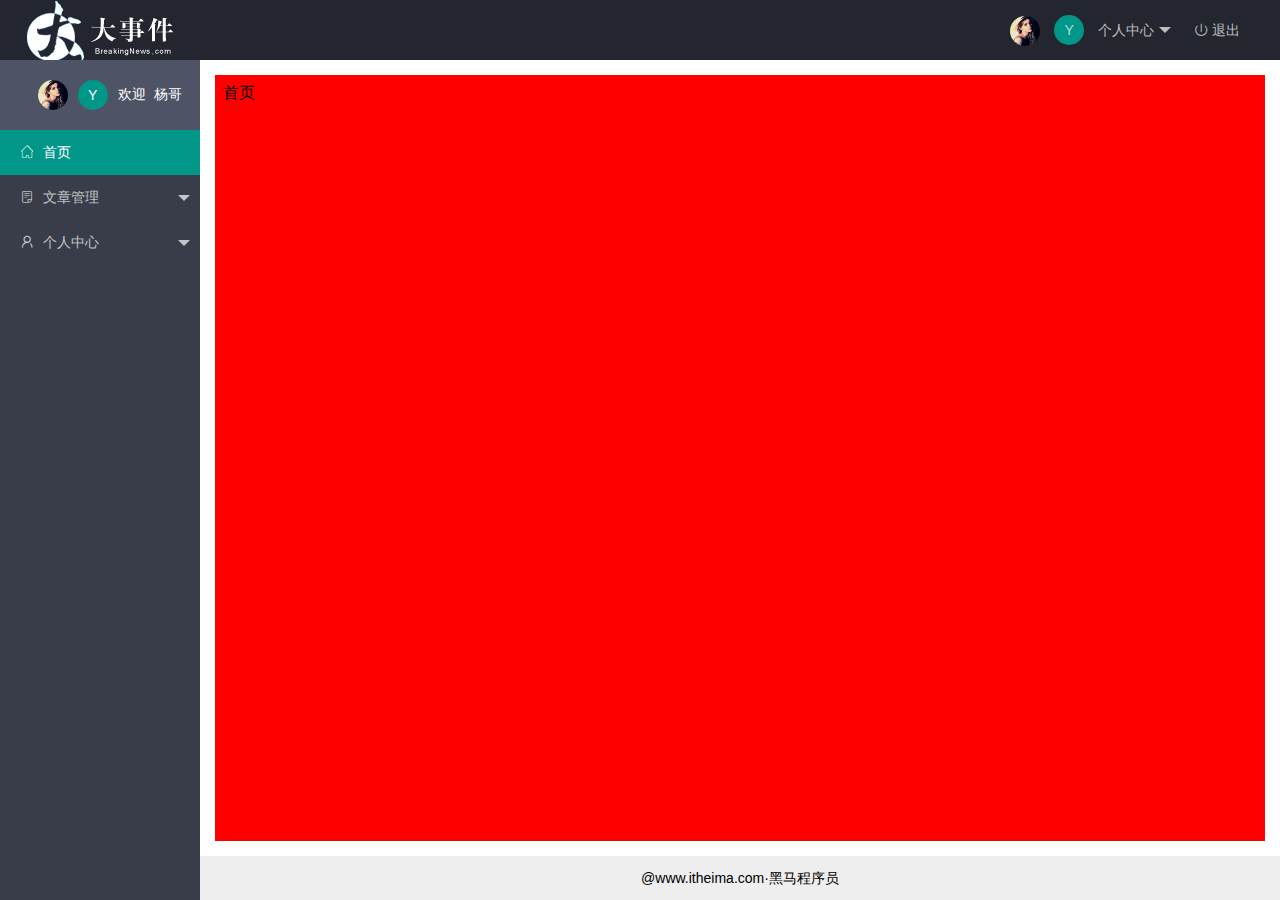
==== commit db3d364c: "完成了主页的制作" ====
--- a/index.html
+++ b/index.html
@@ -30,7 +30,7 @@
             </dl>
           </li>
           <li class="layui-nav-item" lay-header-event="menuRight" lay-unselect>
-            <a href="javascript:;">
+            <a href="javascript:;" id="butlogout">
               <span class="iconfont icon-tuichu"></span>
               退出
             </a>
@@ -48,8 +48,8 @@
             />
             <span class="text-avatar">Y</span>
             <div class="user">
-              <span>欢迎</span>
-              <span>杨哥</span>
+              <span style="margin-right: 5px">欢迎</span>
+              <span id="welcome">杨哥</span>
             </div>
           </div>
           <!-- 左侧导航区域（可配合layui已有的垂直导航） -->
@@ -126,7 +126,12 @@
       </div>
     </div>
   </body>
+  <!-- 导入的layui的js文件 -->
   <script src="./assets/lib/layui/layui.all.js"></script>
+  <!-- 导入的jquery的js文件 -->
   <script src="./assets/lib/jquery.js"></script>
+  <!-- 导入的路径封装的js文件 -->
+  <script src="./assets/js/baseAPI.js"></script>
+  <!-- 导入的本地书写的js文件 -->
   <script src="./assets/js/index.js"></script>
 </html>
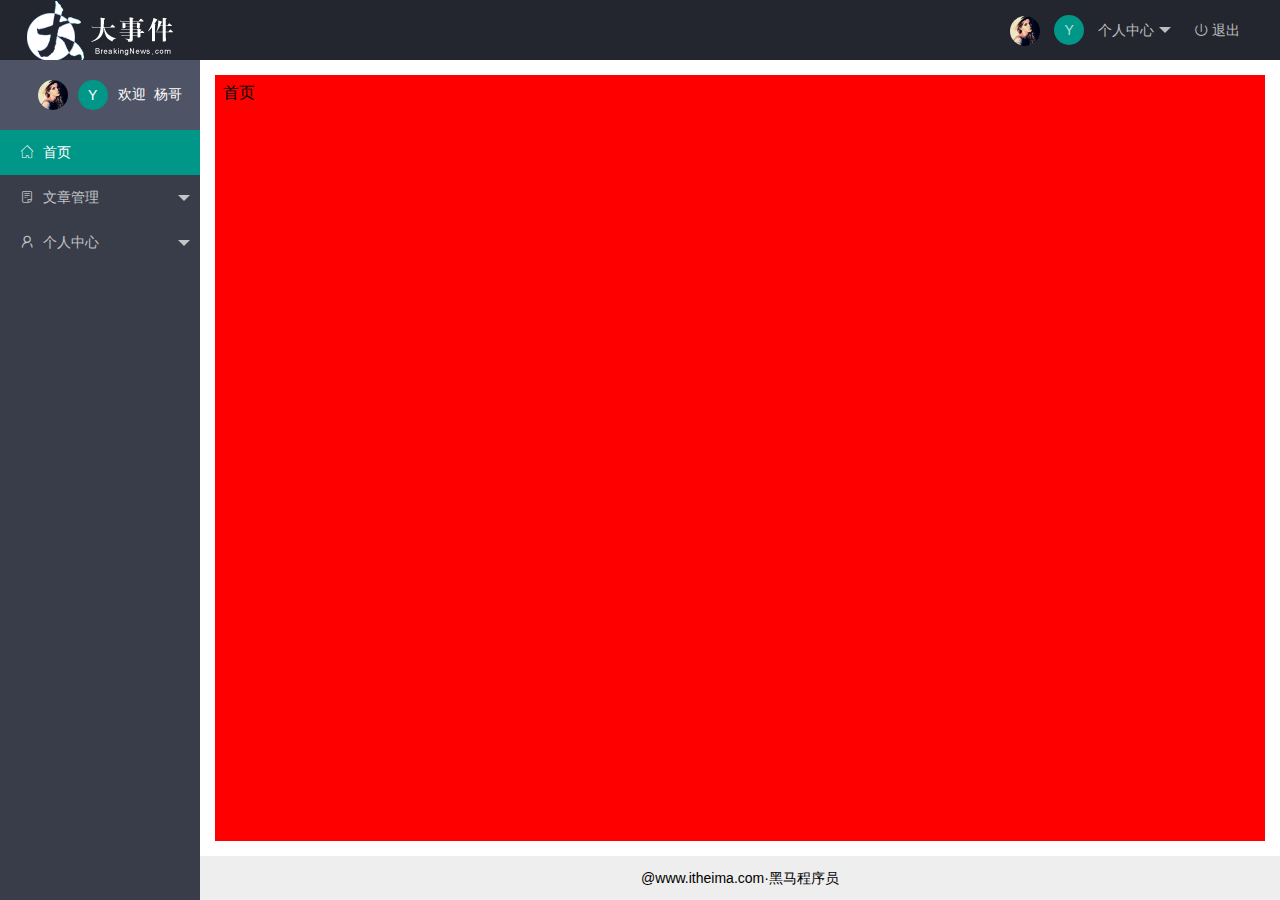
==== commit 598237f6: "修改了index的内容" ====
--- a/index.html
+++ b/index.html
@@ -116,7 +116,7 @@
       </div>
 
       <div class="layui-body" style="padding: 15px">
-        <!-- 内容主体区域 -->
+        <!-- 内容的主体区域 -->
         <iframe src="./home/shouye.html" name="fm" frameborder="0"></iframe>
       </div>
 
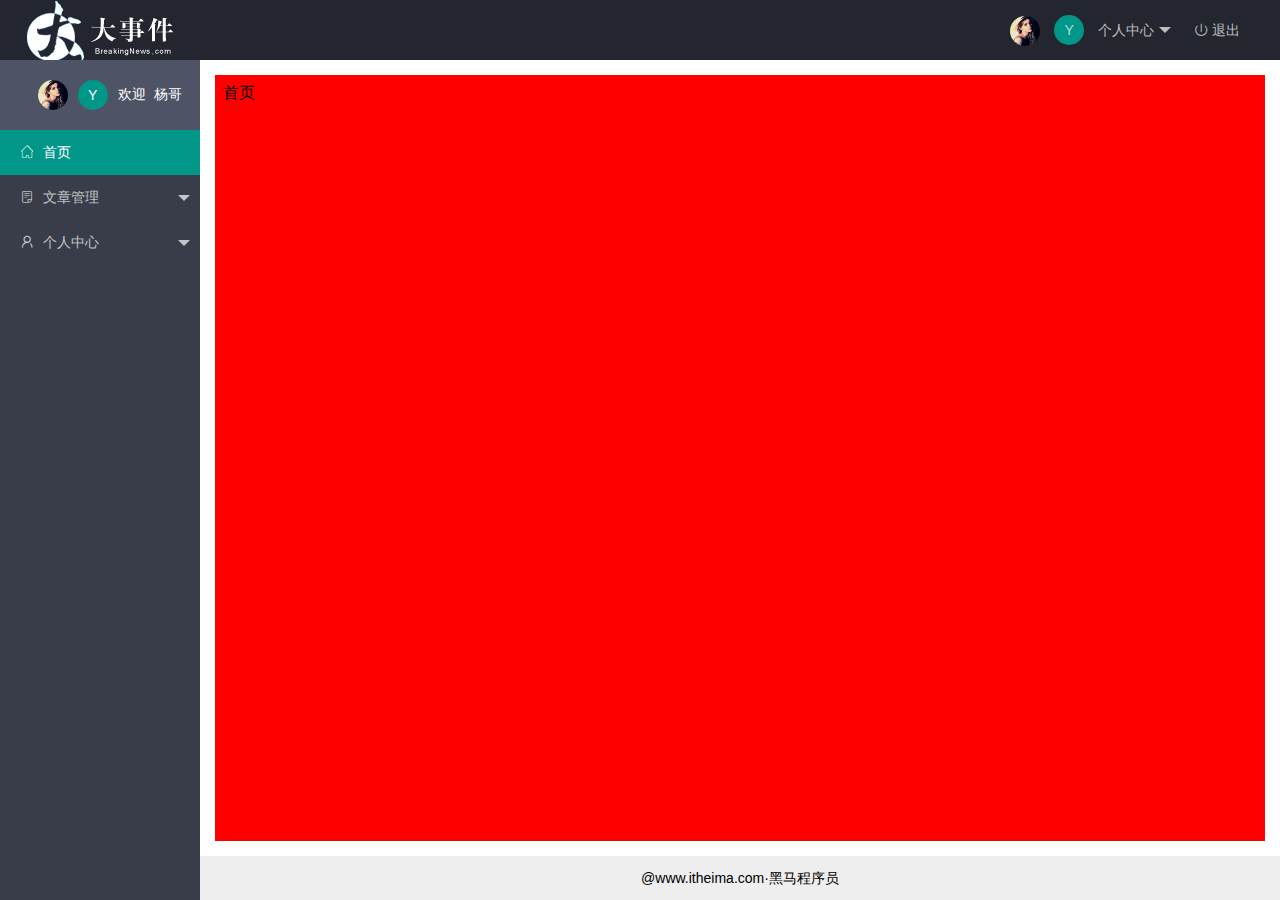
==== commit b6f8cca5: "完成了首页的制作" ====
--- a/index.html
+++ b/index.html
@@ -116,7 +116,7 @@
       </div>
 
       <div class="layui-body" style="padding: 15px">
-        <!-- 内容的主体区域 -->
+        <!-- 内容主体区域 -->
         <iframe src="./home/shouye.html" name="fm" frameborder="0"></iframe>
       </div>
 
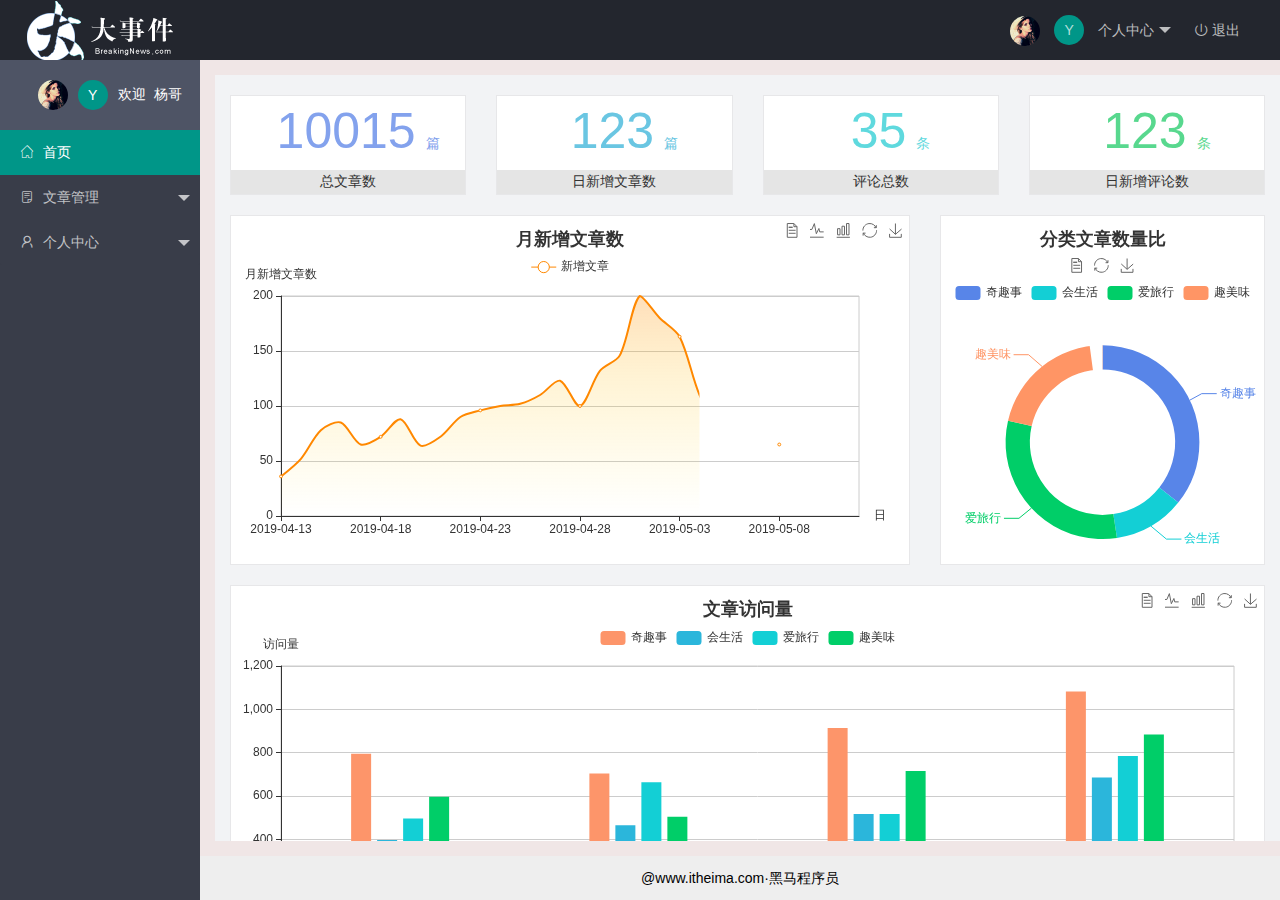
==== commit 26d21cd5: "完成个人中心的页面" ====
--- a/index.html
+++ b/index.html
@@ -106,18 +106,33 @@
                 个人中心</a
               >
               <dl class="layui-nav-child" style="padding-left: 20px">
-                <dd><a href="">基本资料</a></dd>
-                <dd><a href="">更换头像</a></dd>
-                <dd><a href="">重置密码</a></dd>
+                <dd>
+                  <a href="./user/user_info.html" target="fm">
+                    <i class="layui-icon layui-icon-app"></i>
+                    基本资料</a
+                  >
+                </dd>
+                <dd>
+                  <a href="./user/user_img.html" target="fm">
+                    <i class="layui-icon layui-icon-app"></i>
+                    更换头像</a
+                  >
+                </dd>
+                <dd>
+                  <a href="./user/user_pwd.html" target="fm">
+                    <i class="layui-icon layui-icon-app"></i>
+                    重置密码</a
+                  >
+                </dd>
               </dl>
             </li>
           </ul>
         </div>
       </div>
 
-      <div class="layui-body" style="padding: 15px">
+      <div class="layui-body">
         <!-- 内容主体区域 -->
-        <iframe src="./home/shouye.html" name="fm" frameborder="0"></iframe>
+        <iframe src="./home/dashboard.html" name="fm" frameborder="0"></iframe>
       </div>
 
       <div class="layui-footer">
--- a/assets/css/index.css
+++ b/assets/css/index.css
@@ -38,10 +38,15 @@
 }
 
 /* 如下是iframe区域的样式 */
+.layui-body {
+  background-color: rgb(240, 230, 230);
+  overflow: hidden;
+  padding: 15px 0px 15px 15px;
+}
 iframe {
   width: 100%;
   height: 100%;
-  background-color: red;
+  background-color: white;
 }
 
 /* 如下是底部固定区域的样式 */
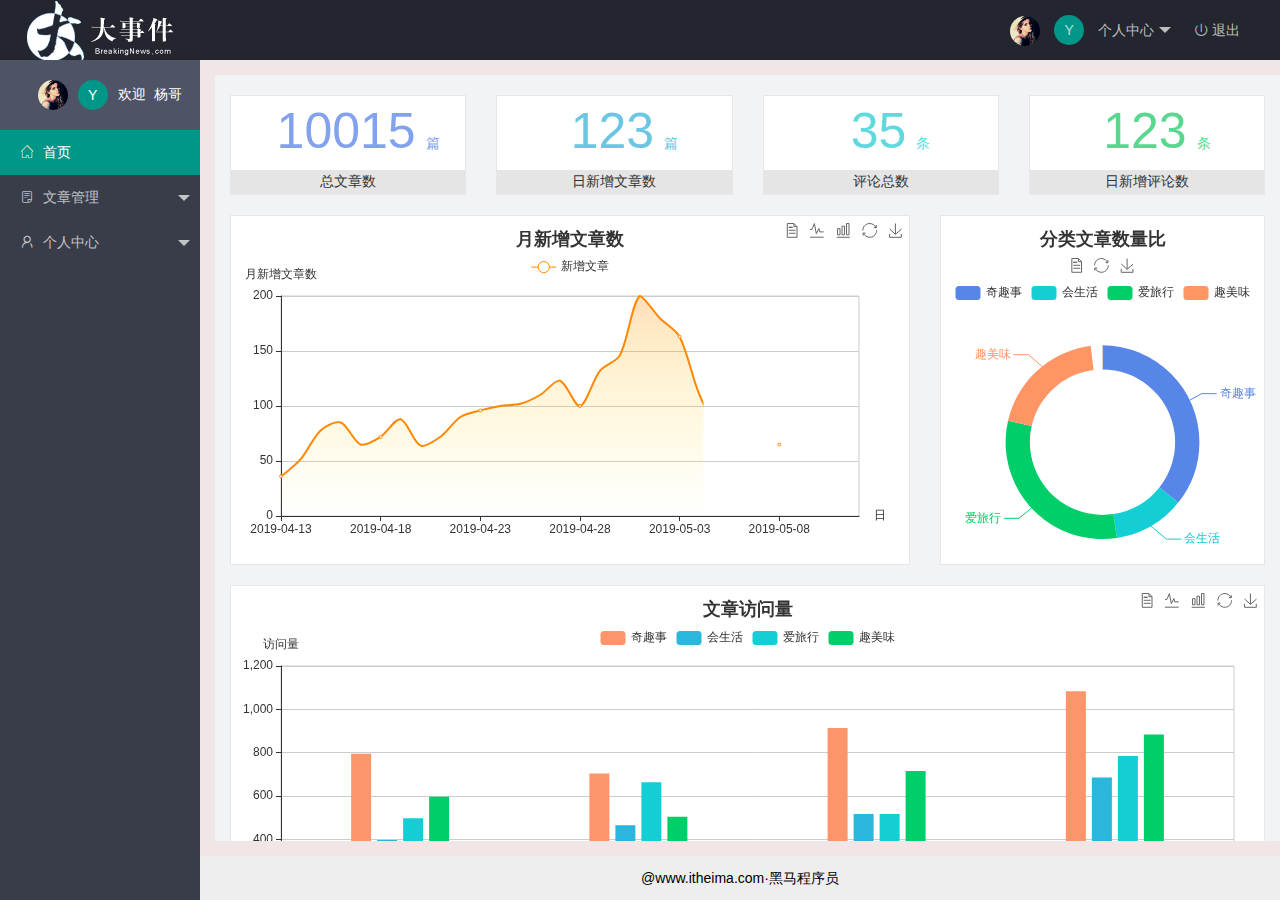
==== commit 762f5f6e: "完成了文章管理页面的开发" ====
--- a/index.html
+++ b/index.html
@@ -24,9 +24,9 @@
               个人中心
             </a>
             <dl class="layui-nav-child">
-              <dd><a href="">基本资料</a></dd>
-              <dd><a href="">更换头像</a></dd>
-              <dd><a href="">重置密码</a></dd>
+              <dd><a href="./user/user_info.html" target="fm">基本资料</a></dd>
+              <dd><a href="./user/user_img.html" target="fm">更换头像</a></dd>
+              <dd><a href="./user/user_pwd.html" target="fm">重置密码</a></dd>
             </dl>
           </li>
           <li class="layui-nav-item" lay-header-event="menuRight" lay-unselect>
@@ -78,19 +78,19 @@
               >
               <dl class="layui-nav-child" style="padding-left: 20px">
                 <dd>
-                  <a href="javascript:;">
+                  <a href="./article/art_cate.html" target="fm">
                     <i class="layui-icon layui-icon-app"></i>
                     文章类别</a
                   >
                 </dd>
                 <dd>
-                  <a href="javascript:;">
+                  <a href="./article/art_list.html" target="fm">
                     <i class="layui-icon layui-icon-app"></i>
                     文章列表</a
                   >
                 </dd>
                 <dd>
-                  <a href="javascript:;">
+                  <a href="./article/art_render.html" target="fm">
                     <i class="layui-icon layui-icon-app"></i>
                     发表文章</a
                   >
